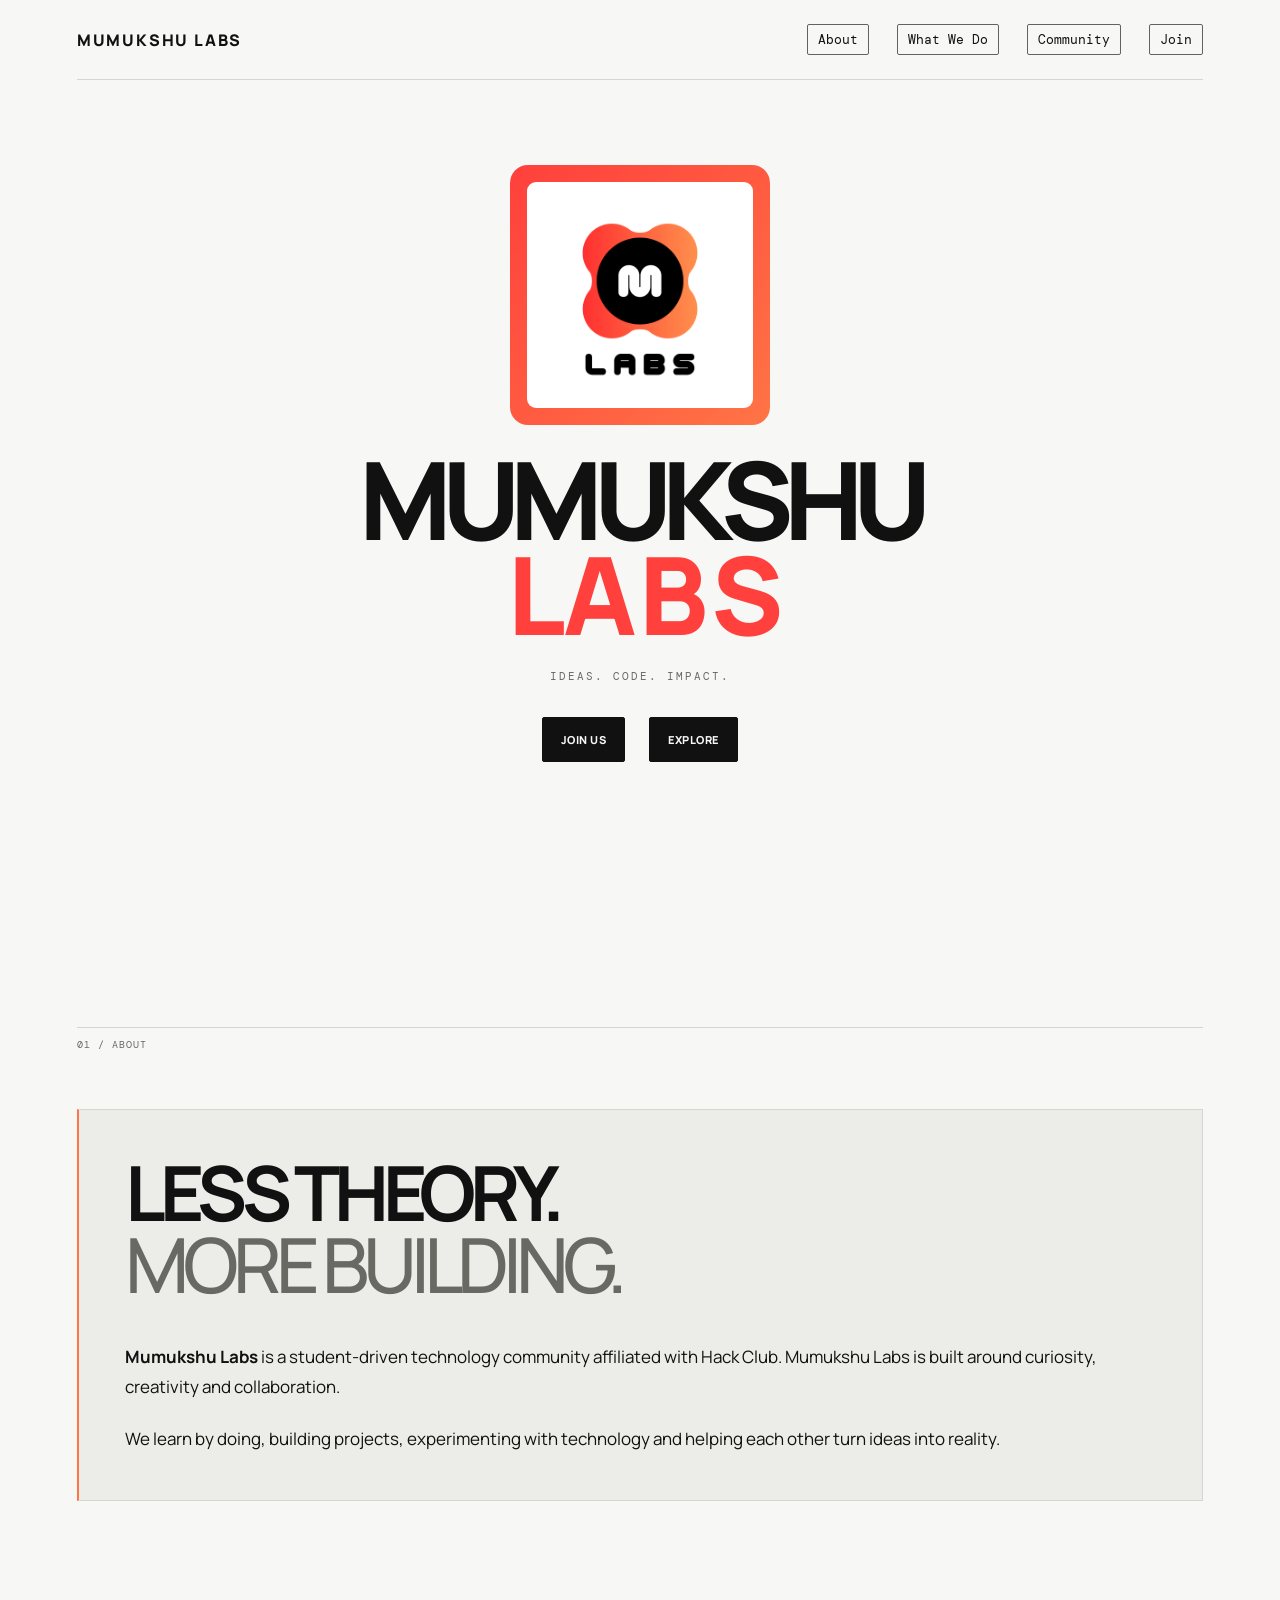
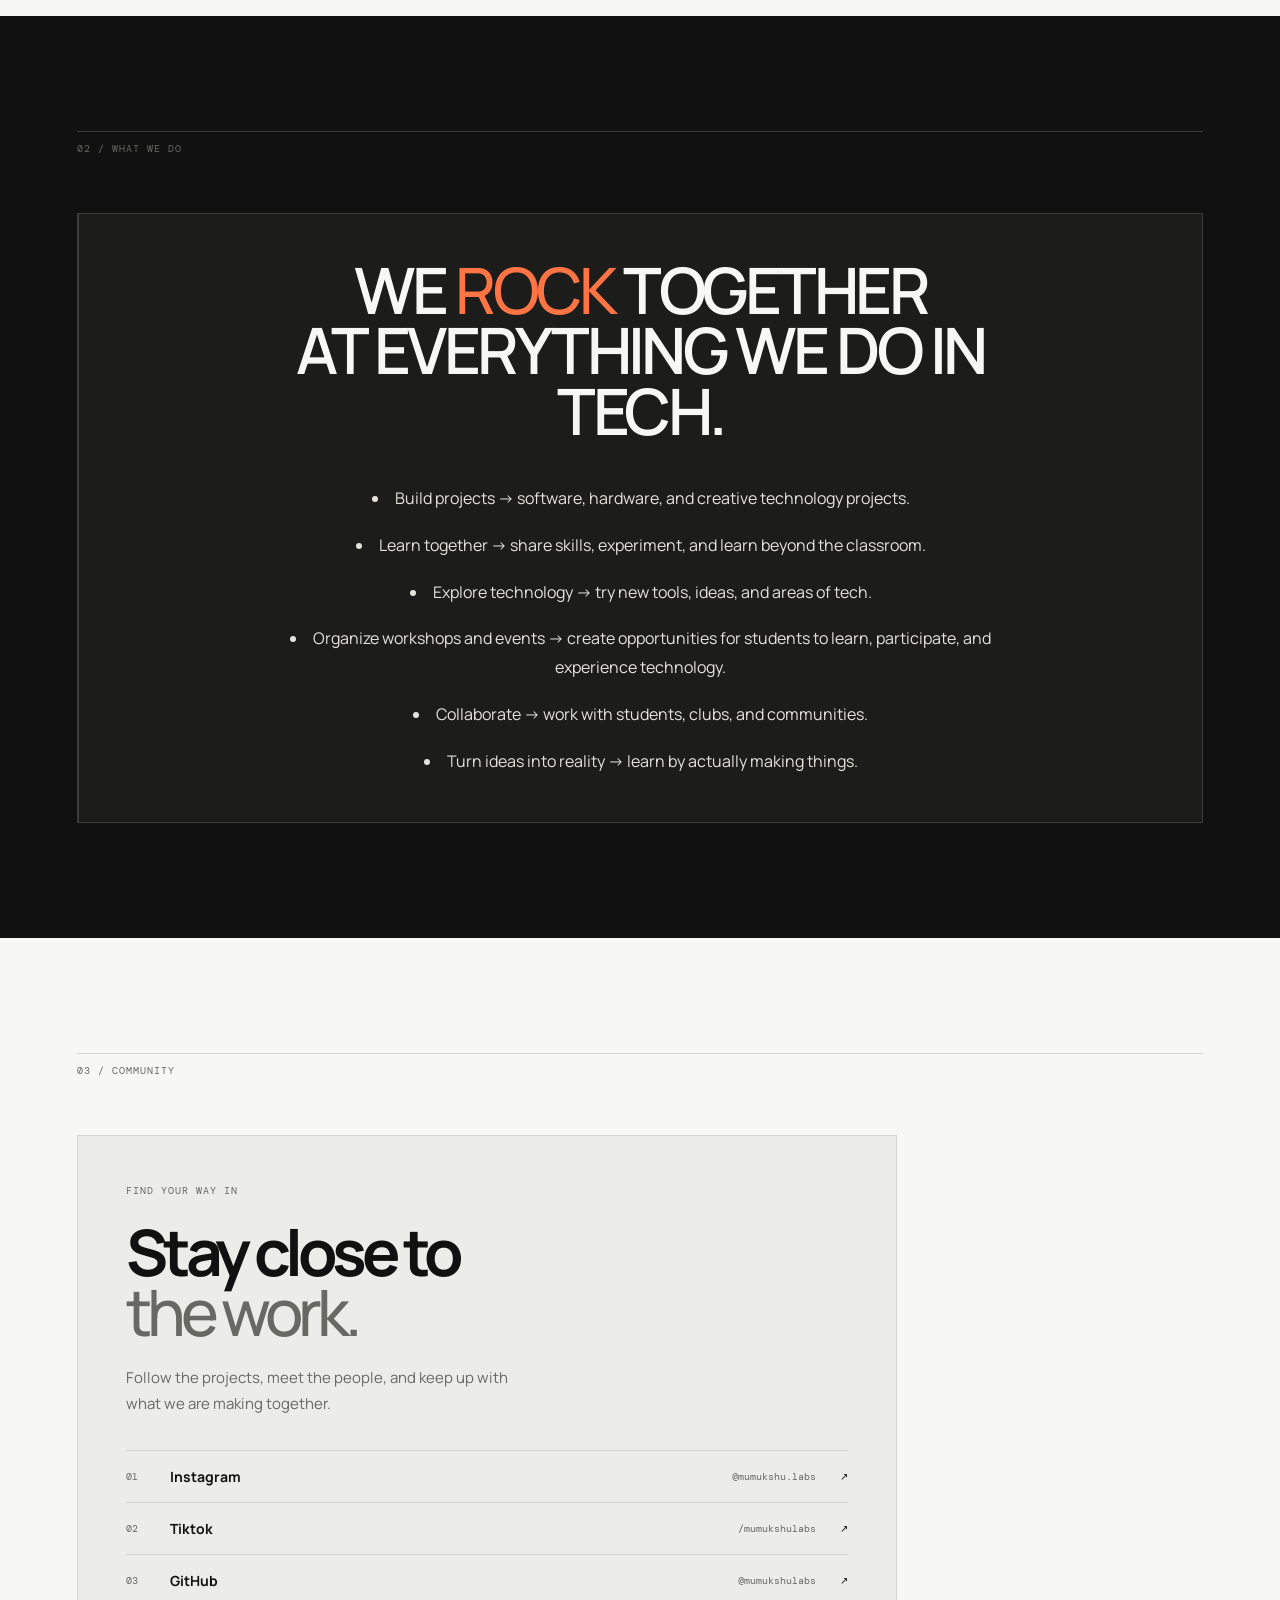
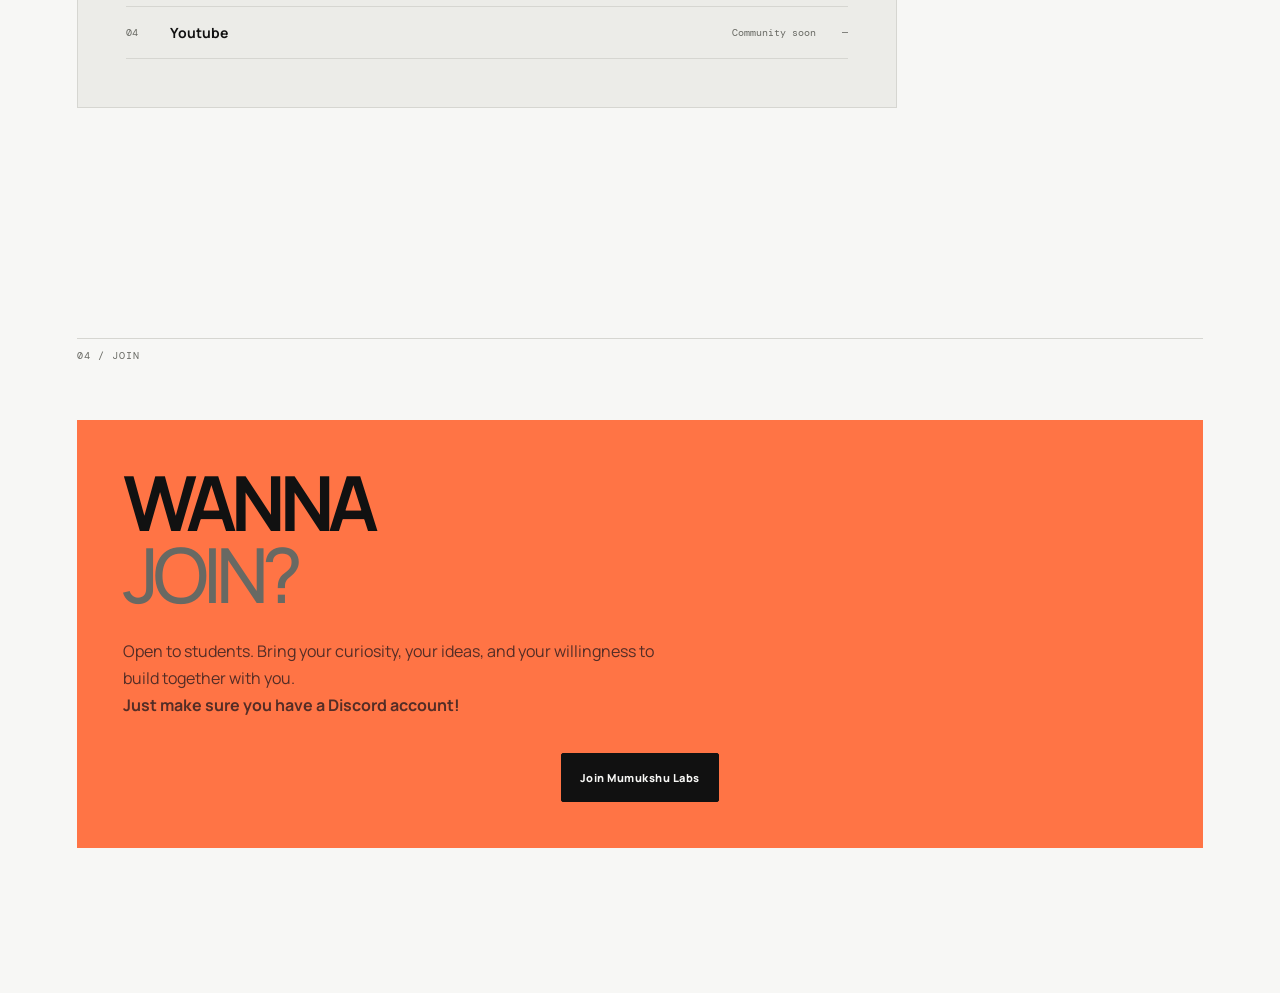
==== index.html @ cd7f6fdc "final stable v2" ====
<!DOCTYPE html>
<html lang="en">
<head>
  <meta charset="UTF-8">
  <meta name="viewport" content="width=device-width, initial-scale=1.0">
  <title>Mumukshu Labs</title>
  <link rel="icon" type="image/png" href="Mumukshu.png">

  <link rel="stylesheet" href="style.css">

</head>
<body>
  <nav class="site-navigation">

    <div class="site-brand">MUMUKSHU LABS</div>
    <div class="site-links">
      <a href="#introduction">About</a>
      <a href="#activities">What We Do</a>
      <a href="#social">Community</a>
      <a href="#signup">Join</a>
    </div>
  </nav>


  <header class="landing">


    <div class="landing-mark">
      <img src="Mumukshu.png" alt="Mumukshu Labs logo">
    </div>

    <h1>MUMUKSHU <span>L A B S</span></h1>
    <p class="landing-tagline">IDEAS. CODE. IMPACT.</p>


    <div class="action-row">
      <a href="#signup" class="action-primary">JOIN US</a>
      <a href="#introduction" class="action-primary">EXPLORE</a>

    </div>
  </header>
  </section>

  <section id="introduction" class="content-section">

    <div class="section-kicker">01 / ABOUT</div>
      <div class="content-panel">

        <h2>LESS THEORY.<br><strong>MORE BUILDING.</strong></h2>

          <p><strong>Mumukshu Labs</strong> is a student-driven technology
          community affiliated with Hack Club. Mumukshu Labs is built around curiosity, creativity and collaboration.</p>
          <p>We learn by doing, building projects, experimenting with
          technology and helping each other turn ideas into reality.</p>
      </div>
    </div>

  </section>

  <section id="activities" class="content-section activities-section">

    <div class="section-kicker">02 / WHAT WE DO</div>

    <div class="content-panel">

      <h2>WE <strong>ROCK</strong> TOGETHER<br>AT EVERYTHING WE DO IN TECH.</h2>
      <ul>
          <li>Build projects &#8594; software, hardware, and creative technology projects.</li>
          <li>Learn together &#8594; share skills, experiment, and learn beyond the classroom.</li>
          <li>Explore technology &#8594; try new tools, ideas, and areas of tech.</li>
          <li>Organize workshops and events &#8594; create opportunities for students to learn,
            participate, and experience technology.</li>
          <li>Collaborate &#8594; work with students, clubs, and communities.</li>
          <li>Turn ideas into reality &#8594; learn by actually making things.</li>
      </ul>

    </div>
  </section>


  <section id="social" class="content-section social-section">

    <div class="section-kicker">03 / COMMUNITY</div>

    <div class="social-panel">
      <div class="social-copy">
        <p class="social-label">FIND YOUR WAY IN</p>
        <h2>Stay close to<br><strong>the work.</strong></h2>
        <p class="social-description">Follow the projects, meet the people, and keep up with what we are making together.</p>

        <div class="platform-list">
          <a href="https://www.instagram.com/mumukshu.labs/" target="_blank" rel="noopener noreferrer" class="platform-card">
            <span class="platform-index">01</span>
            <span class="platform-name">Instagram</span>
            <span class="platform-handle">@mumukshu.labs</span>
            <span class="platform-arrow">↗</span>
          </a>
          <a href="https://www.tiktok.com/@mumukshulabs" target="_blank" rel="noopener noreferrer" class="platform-card">
            <span class="platform-index">02</span>
            <span class="platform-name">Tiktok</span>
            <span class="platform-handle">/mumukshulabs</span>
            <span class="platform-arrow">↗</span>
          </a>
          <a href="https://github.com/mumukshulabs" target="_blank" rel="noopener noreferrer" class="platform-card">
            <span class="platform-index">03</span>
            <span class="platform-name">GitHub</span>
            <span class="platform-handle">@mumukshulabs</span>
            <span class="platform-arrow">↗</span>
          </a>
          
          <div class="platform-card platform-muted">
            <span class="platform-index">04</span>
            <span class="platform-name">Youtube</span>
            <span class="platform-handle">Community soon</span>
            <span class="platform-arrow">—</span>
          </div>
        </div>
      </div>

    </div>
  </section>


  <section id="signup" class="content-section signup-section">
    <div class="section-kicker">04 / JOIN</div>
    <div class="content-panel signup-panel">
    <h2>WANNA<br><strong>JOIN?</strong></h2>

      <p class="signup-copy">
        Open to students. Bring your curiosity, your ideas,
        and your willingness to build together with you.<br><b>Just make sure you have a Discord account!</b>
      </p>

      <div class = "action-row">


        <a href = "https://discord.gg/P5GvdHJGg3" target="_blank" rel="noopener" class="action-primary" >Join Mumukshu Labs</a>


      </div>

    </div>
  </section>

</body>
</html>
---- style.css ----
@import url("https://fonts.googleapis.com/css2?family=DM+Mono:wght@400;500&family=Manrope:wght@400;500;600;700;800&display=swap");

:root {
  --black: #111;
  --white: #f7f7f5;
  --gray: #686963;
  --line: #d6d6d1;
  --orange: #ff7445;
  --red: #ff403c;
}

* {
  box-sizing: border-box;
  margin: 0;
  padding: 0;
}

html {
  scroll-behavior: smooth;
}

body {
  overflow-x: hidden;
  color: var(--black);
  background: var(--white);
  font-family: "Manrope", sans-serif;
}

a {
  color: inherit;
}

.site-navigation {
  width: min(1160px, 88%);
  margin: 0 auto;
  padding: 24px 0;
  display: flex;
  align-items: center;
  justify-content: space-between;
  border-bottom: 1px solid var(--line);
}

.site-brand {
  color: var(--black);
  font-size: 16px;
  font-weight: 800;
  letter-spacing: 1.8px;
}

.site-links {
  display: flex;
  gap: 28px;
}

.site-links a,
.section-kicker,
footer {
  font-family: "DM Mono", monospace;
}

.site-links a {
  color: var(--black);
  font-size: 13px;
  background: var(--white);
  border: 1px solid rgb(99, 98, 98);
  border-radius: 2px;
  padding: 6px 10px;
  text-decoration: none;
  transition: all 0.3s ease-in-out;
}

.site-links a:hover {
  transform: scale(1.08);
  color: var(--white);
  background-color: var(--black);

}

.landing {
  width: min(1160px, 88%);
  min-height: 680px;
  margin: 0 auto;
  padding: 85px 0 130px;
  padding-bottom: 150px;
  display: flex;
  flex-direction: column;
  align-items: center;
  justify-content: center;
  text-align: center;
}

.landing-mark {
  width: min(260px, 52vw);
  height: auto;
  aspect-ratio: 1;
  margin-bottom: 30px;
  padding: 1.5%;
  display: grid;
  place-items: center;
  background: linear-gradient(135deg, var(--red) 0%, var(--orange) 100%);
  border-radius: 18px;
  overflow: hidden;
}

.landing-mark img {
  display: block;
  width: 100%;
  height: 100%;
  object-fit: contain;
  border-radius: 9px;
}

.landing h1 {
  margin-top: -4px;
  font-size: clamp(52px, 9vw, 108px);
  line-height: .88;
  letter-spacing: -.09em;
  font-weight: 800;
}

.landing h1 span {
  display: block;
  color: var(--red);
}

.landing-tagline {
  margin-top: 28px;
  color: var(--gray);
  font: 11px "DM Mono", monospace;
  letter-spacing: 2px;
}

.action-row {
  display: flex;
  align-items: center;
  justify-content: center;
  gap: 24px;
  margin-top: 34px;
}

.action-primary {
  display: inline-flex;
  align-items: center;
  justify-content: center;
  padding: 14px 18px;
  text-decoration: none;
  font-size: 11px;
  font-weight: 800;
  letter-spacing: .5px;
  border: 1px solid var(--black);
  border-radius: 2px;
  color: var(--white);
  background: var(--black);
  transition: all 0.3s ease-in-out;
}


.action-primary:hover {
  background: var(--white);
  color: var(--black);

}

.content-section {
  width: min(1160px, 88%);
  margin: 0 auto;
  padding: 115px 0;
}

.section-kicker {
  padding-top: 10px;
  border-top: 1px solid var(--line);
  color: var(--gray);
  font-size: 10px;
  letter-spacing: 1px;
}

.content-section h2 {
  margin-bottom: 42px;
  font-size: clamp(43px, 6vw, 76px);
  line-height: .95;
  letter-spacing: -.08em;
}

.content-section h2 strong {
  color: var(--gray);
  font-weight: 500;
}

.content-panel {
  margin-top: 58px;
  padding: 46px;
  border: 1px solid var(--line);

  background: #ecece8;
}

.content-panel {
  border-left: 2px solid var(--orange);
  font-size: 17px;
  line-height: 1.75;
}

.content-panel p + p {
  margin-top: 22px;
}

.activities-section {
  width: 100%;
  padding-right: 6%;
  padding-left: 6%;
  color: var(--white);
  background: var(--black);
}

.activities-section .section-kicker {
  border-color: #3c3c3a ;
}

.activities-section .content-panel {
  border-color: #3c3c3a;
  background: #1c1c1b;
}

.activities-section h2 {
  max-width: 700px;
  margin-right: auto;
  margin-left: auto;
  font-size: clamp(38px, 5vw, 64px);
  letter-spacing: -.055em;
  font-weight: 600;
  text-align: center;
}

.activities-section h2 strong {
  color: var(--orange);
}

.activities-section p {
  max-width: 720px;
  margin-inline: auto;
  color: #e5e3dc;
  font-size: 16px;
  line-height: 1.8;
  text-align: center;
}

.activities-section ul {
  max-width: 720px;
  margin-inline: auto;
  padding: 0;
  color: #e5e3dc;
  font-size: 16px;
  line-height: 1.8;
  list-style-position: inside;
  text-align: center;
}

.activities-section li + li {
  margin-top: 18px;
}

.social-panel {
  max-width: 820px;
  margin-top: 58px;
  padding: 48px;
  border: 1px solid var(--line);
  background: #ecece8;
  color: var(--black);
}

.social-panel h2 {
  margin-bottom: 22px;
  font-size: clamp(40px, 5vw, 64px);
}

.social-label {
  margin-bottom: 25px;
  color: var(--gray);
  font: 10px "DM Mono", monospace;
  letter-spacing: 1px;
}

.social-description {
  max-width: 390px;
  margin-bottom: 34px;
  color: var(--gray);
  font-size: 15px;
  line-height: 1.7;
}

.platform-list {
  border-top: 1px solid var(--line);
}

.platform-card {
  display: grid;
  grid-template-columns: 32px 1fr auto 20px;
  gap: 12px;
  align-items: center;
  padding: 16px 0;
  border-bottom: 1px solid var(--line);
  color: var(--black);
  text-decoration: none;
}

.platform-card:hover {
  color: var(--red);
}

.platform-index,
.platform-handle,
.platform-arrow {
  font: 10px "DM Mono", monospace;
}

.platform-index,
.platform-handle {
  color: var(--gray);
}

.platform-name {
  font-size: 14px;
  font-weight: 700;
}

.platform-arrow {
  text-align: right;
}

.platform-muted {
  color: var(--gray);
}

.platform-muted .platform-name {
  color: var(--black);
}

.signup-section {
  padding-bottom: 145px;
}

.signup-panel {
  border: 0;
  background: var(--orange);
}

.signup-copy {
  max-width: 540px;
  margin-top: -15px;
  margin-bottom: 30px;
  color: #542d26;
  font-size: 16px;
  line-height: 1.7;
}

footer {
  display: flex;
  justify-content: space-between;
  gap: 20px;
  padding: 24px 6%;
  border-top: 1px solid var(--line);
  color: var(--gray);
  font-size: 10px;
  letter-spacing: .8px;
}

@media (max-width: 700px) {
  .site-navigation {
    width: 88%;
  }

  .site-links {
    display: none;
  }

  .landing {
    min-height: 0;
    padding: 90px 0 90px;
  }

  .landing-mark {
    width: min(220px, 62vw);
    margin-bottom: 24px;
    padding: 1.5%;
    border-radius: 14px;
  }

  .landing h1 {
    font-size: clamp(50px, 14vw, 72px);
  }

  .content-section,
  .activities-section {
    padding-top: 80px;
    padding-bottom: 80px;
  }

  .content-section h2 {
    font-size: clamp(42px, 12vw, 62px);
  }

  .content-panel {
    margin-top: 42px;
    padding: 30px;
  }

  .social-panel {
    max-width: none;
  }

  footer {
    justify-content: center;
    flex-wrap: wrap;
    text-align: center;
  }
}

@media (max-width: 420px) {
  .action-row {
    align-items: stretch;
    flex-direction: column;
    gap: 20px;
    width: min(260px, 100%);
  }
}
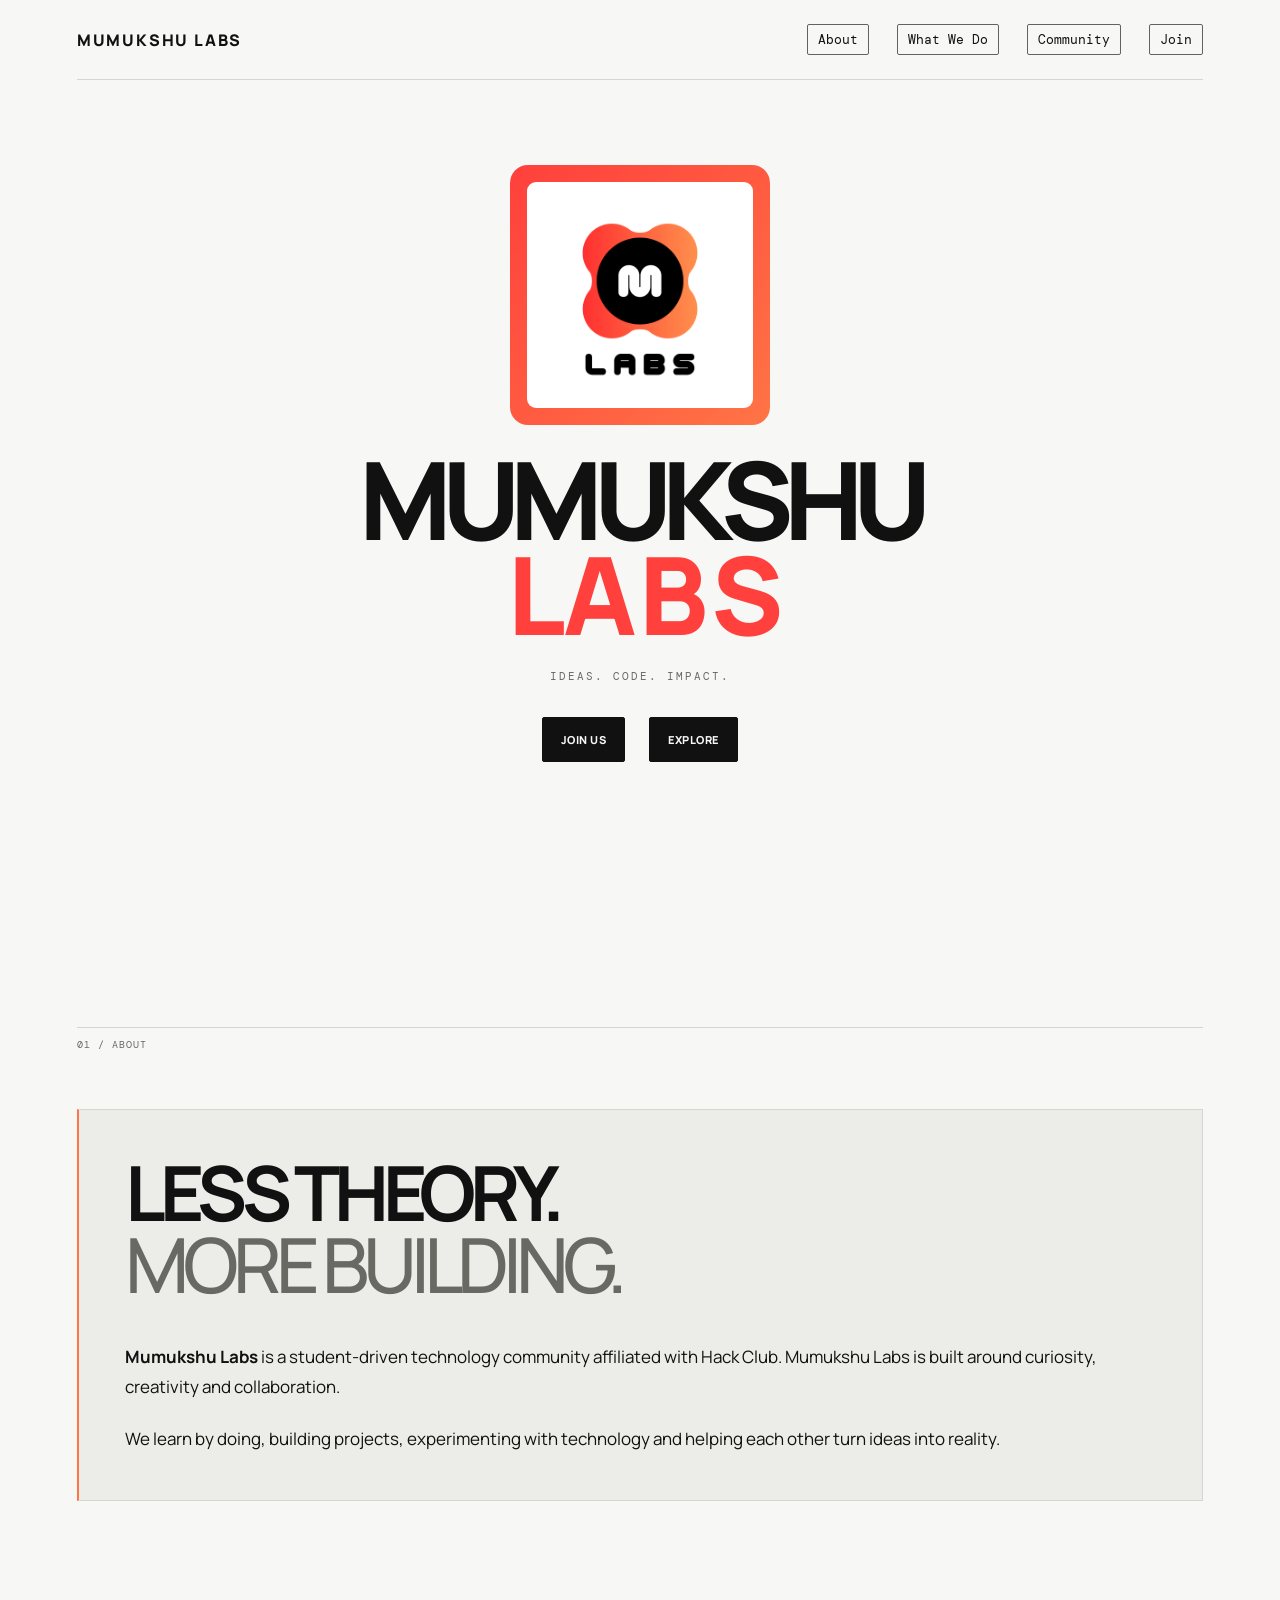
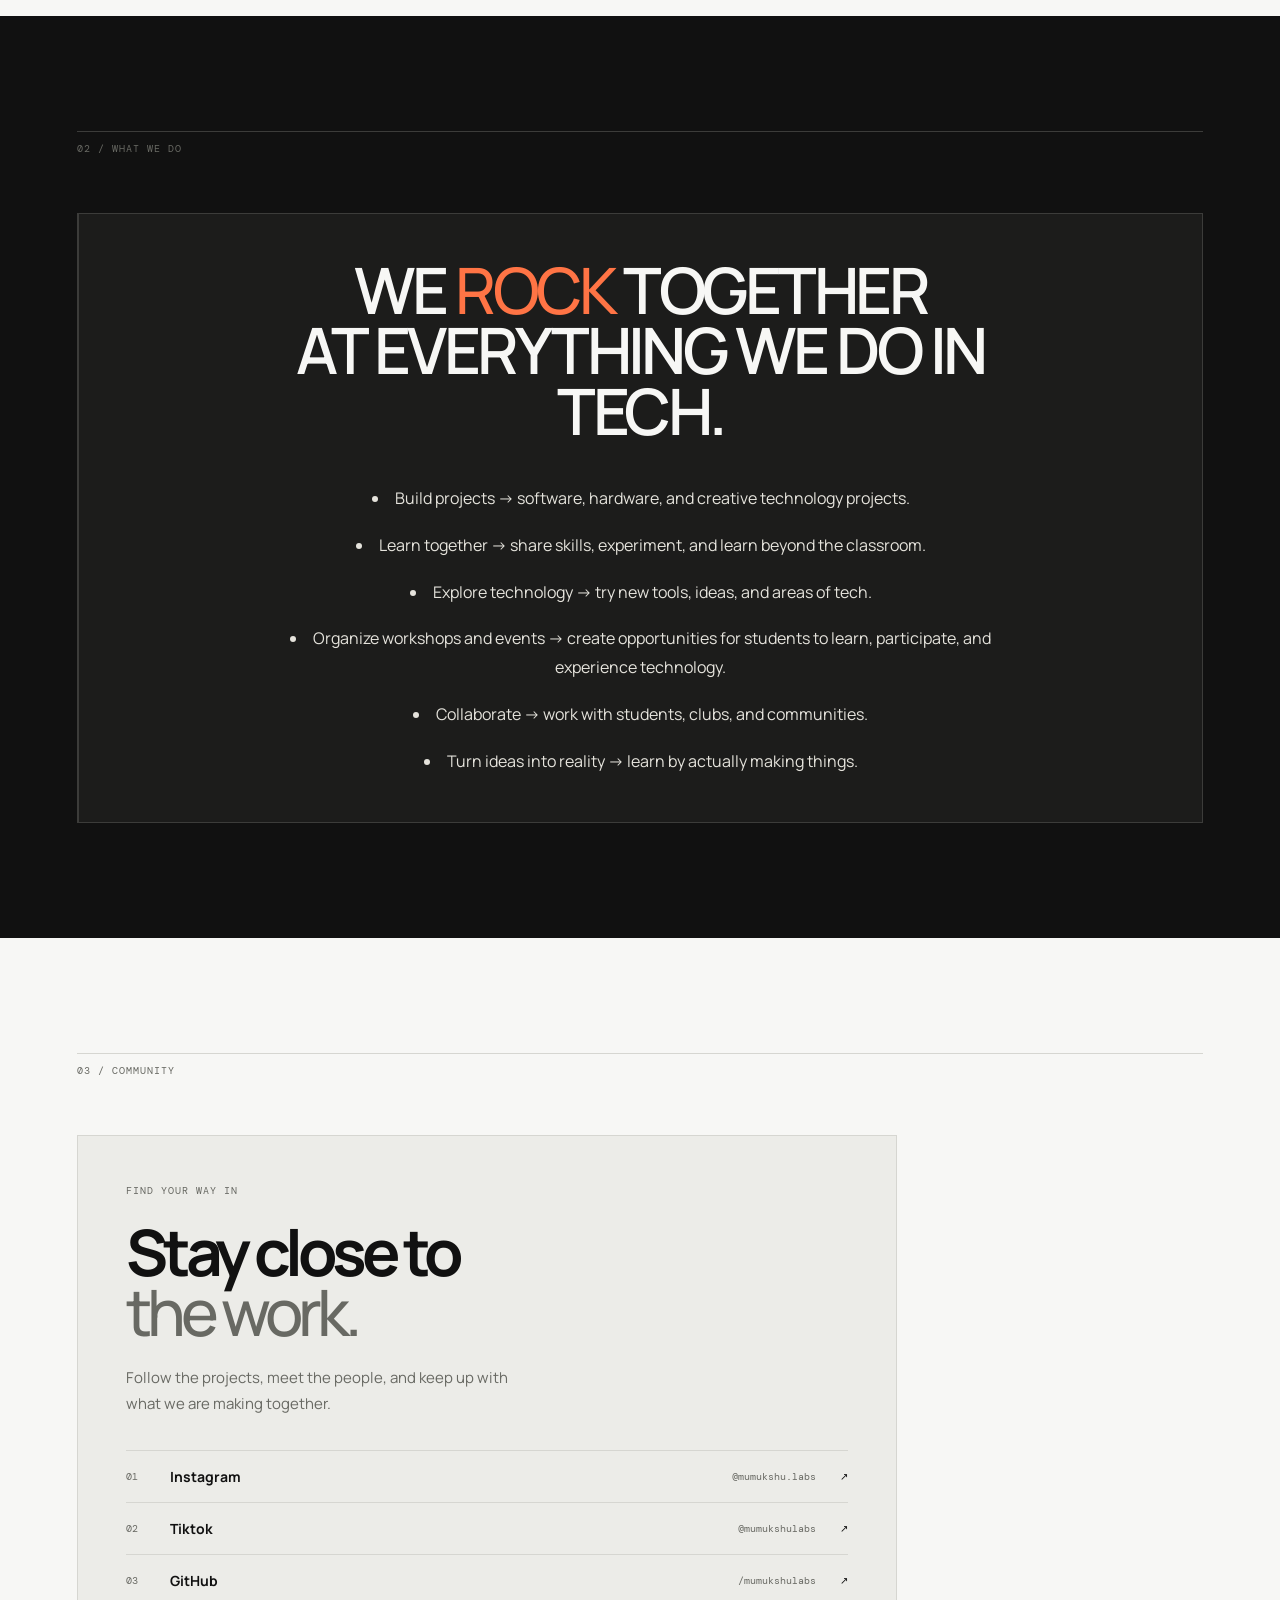
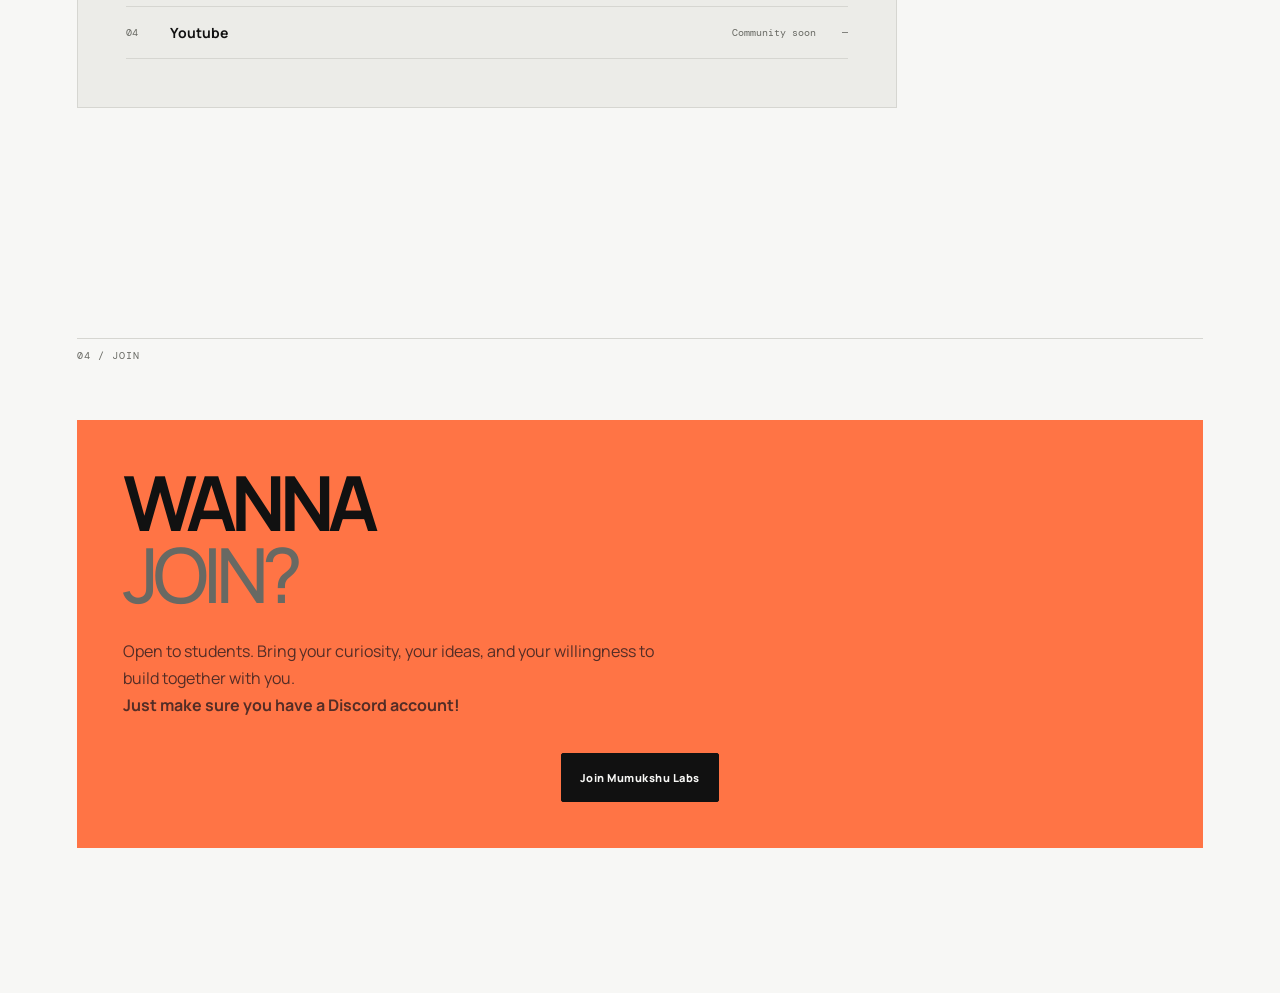
==== commit 34fc8f3b: "final stable v2.1" ====
--- a/index.html
+++ b/index.html
@@ -98,13 +98,13 @@
           <a href="https://www.tiktok.com/@mumukshulabs" target="_blank" rel="noopener noreferrer" class="platform-card">
             <span class="platform-index">02</span>
             <span class="platform-name">Tiktok</span>
-            <span class="platform-handle">/mumukshulabs</span>
+            <span class="platform-handle">@mumukshulabs</span>
             <span class="platform-arrow">↗</span>
           </a>
           <a href="https://github.com/mumukshulabs" target="_blank" rel="noopener noreferrer" class="platform-card">
             <span class="platform-index">03</span>
             <span class="platform-name">GitHub</span>
-            <span class="platform-handle">@mumukshulabs</span>
+            <span class="platform-handle">/mumukshulabs</span>
             <span class="platform-arrow">↗</span>
           </a>
           
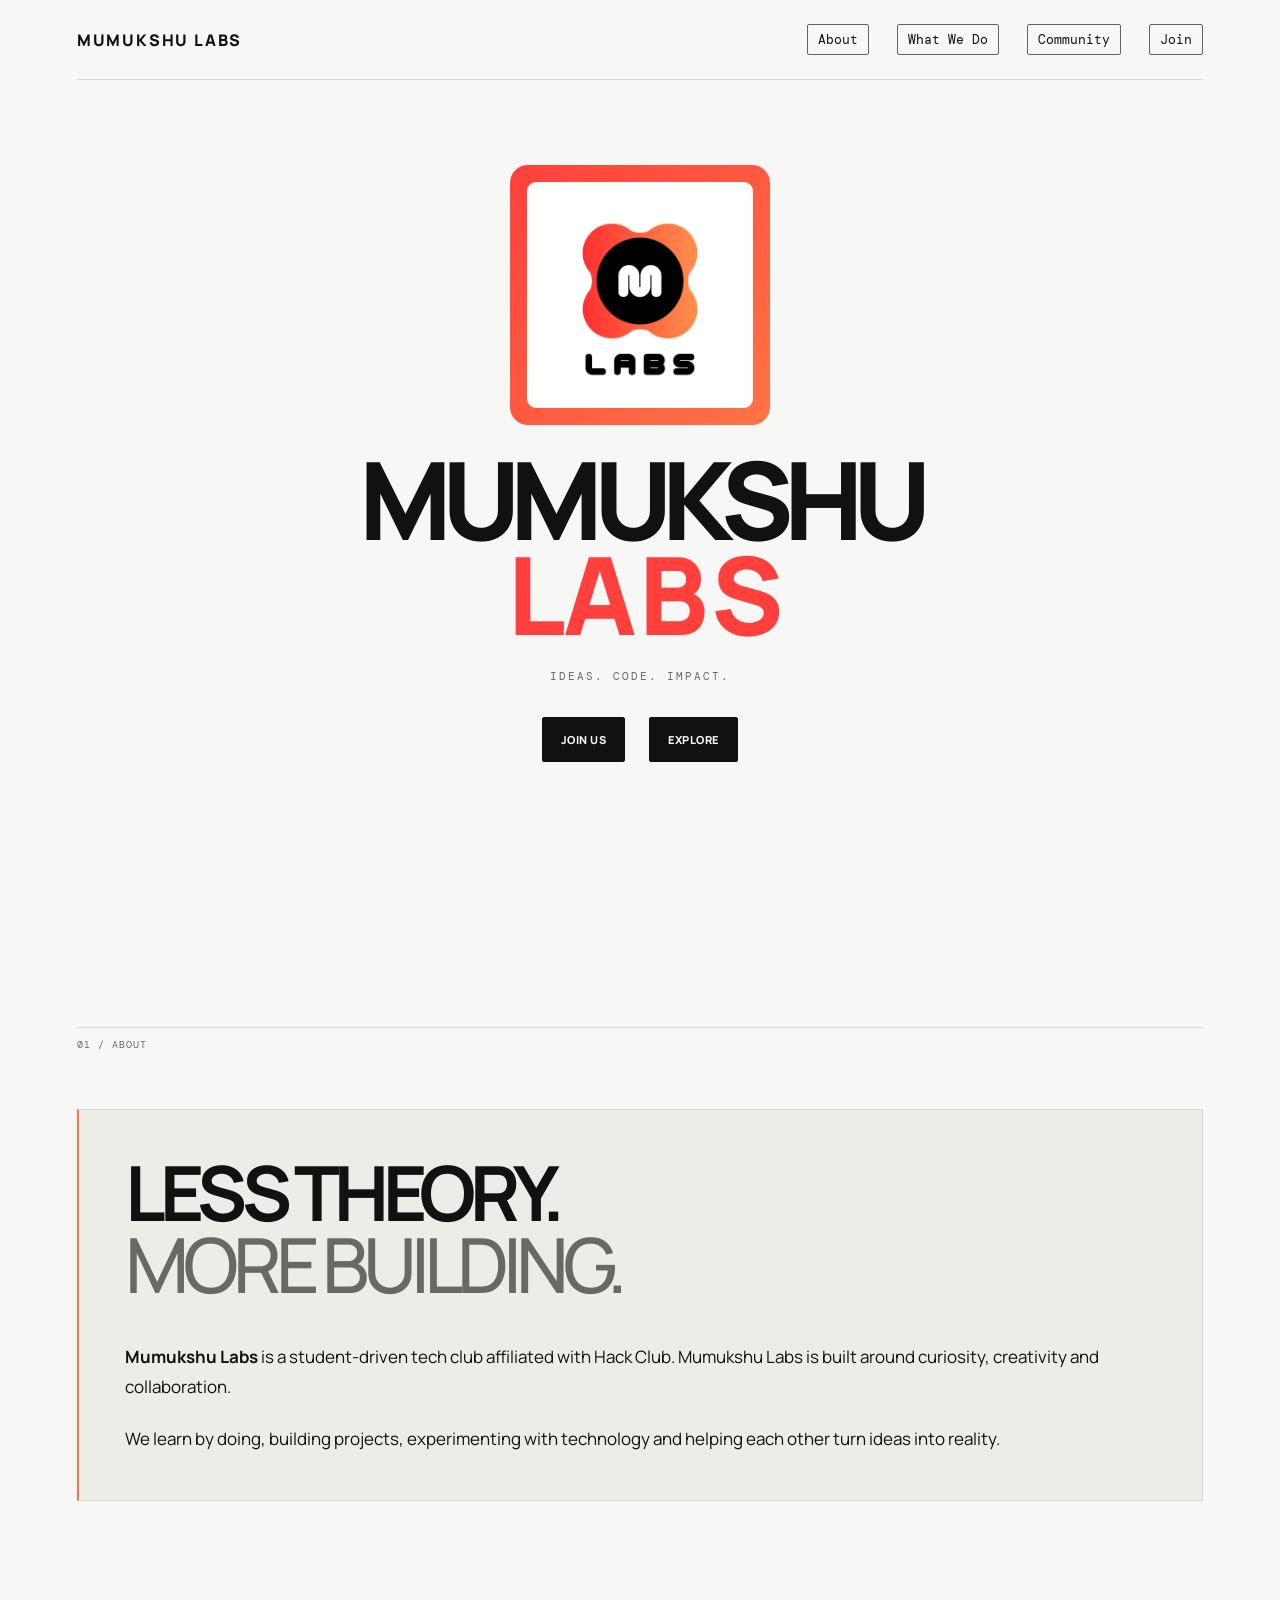
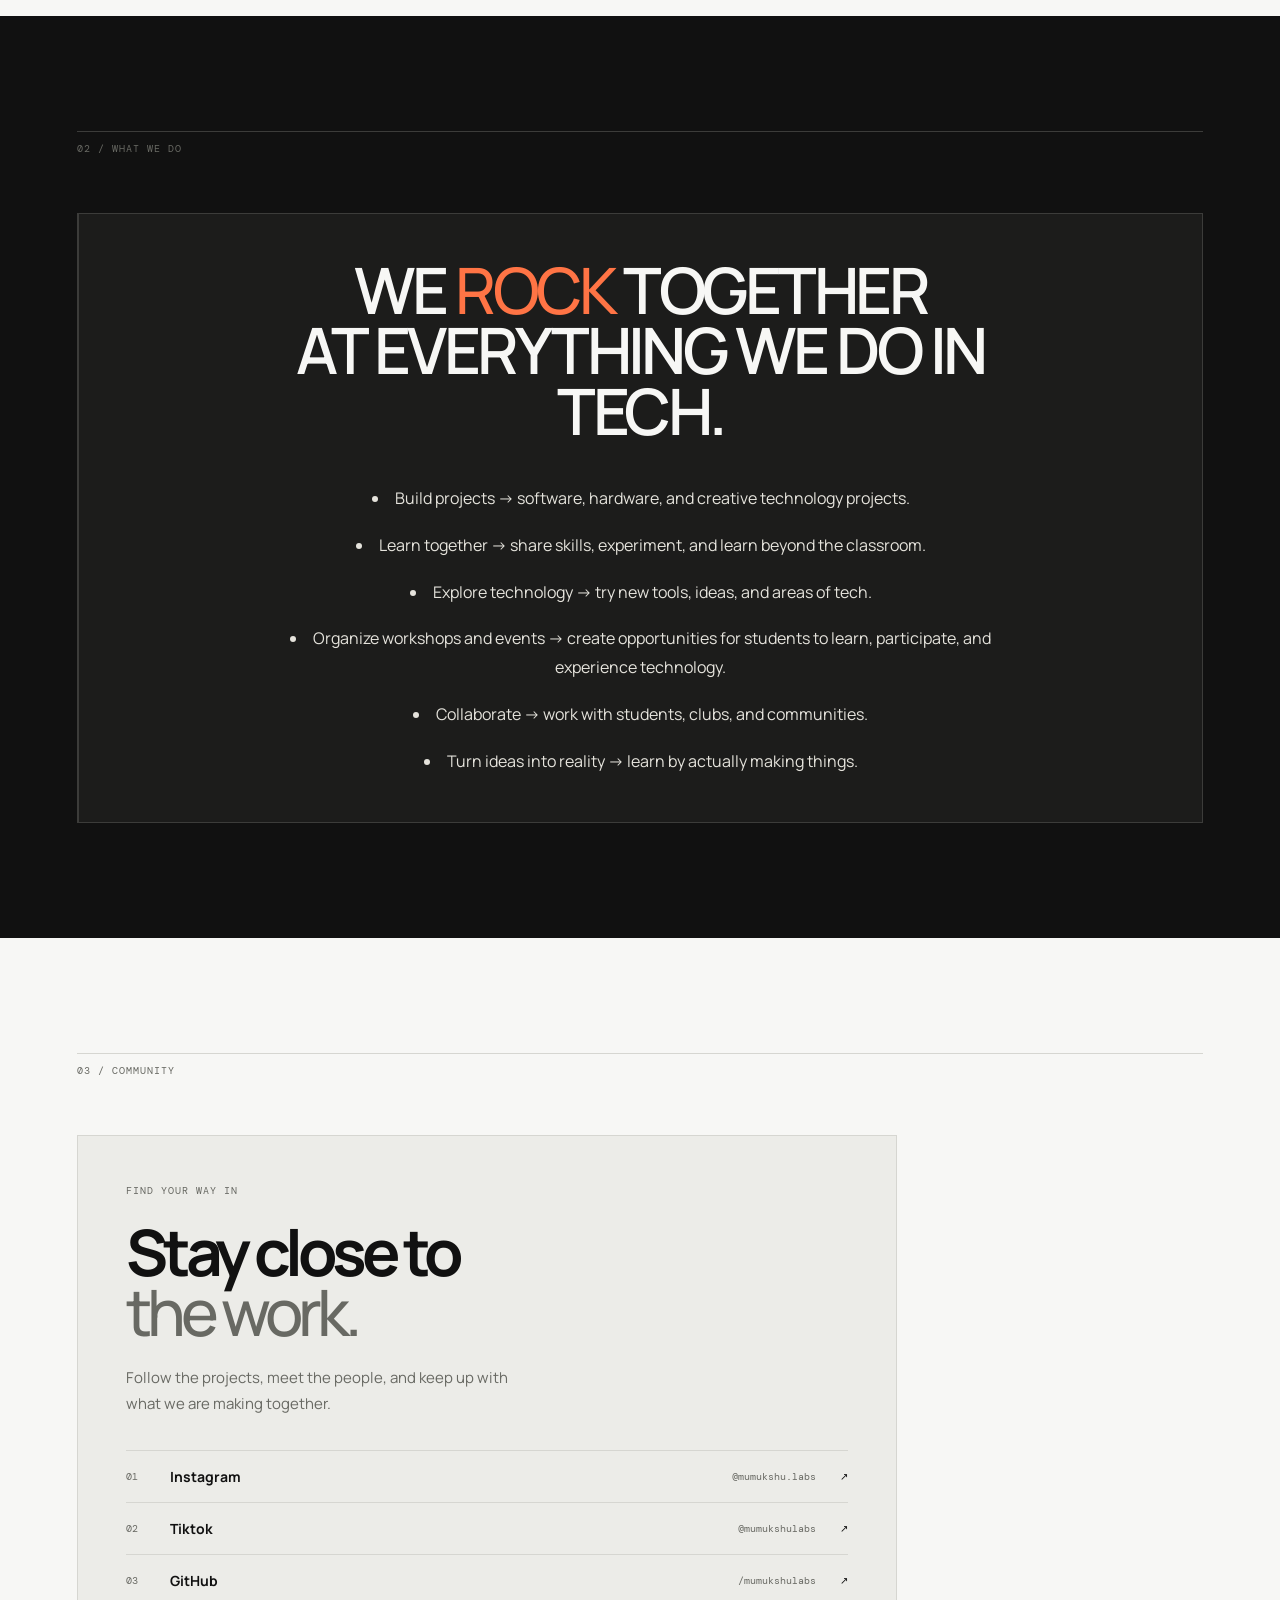
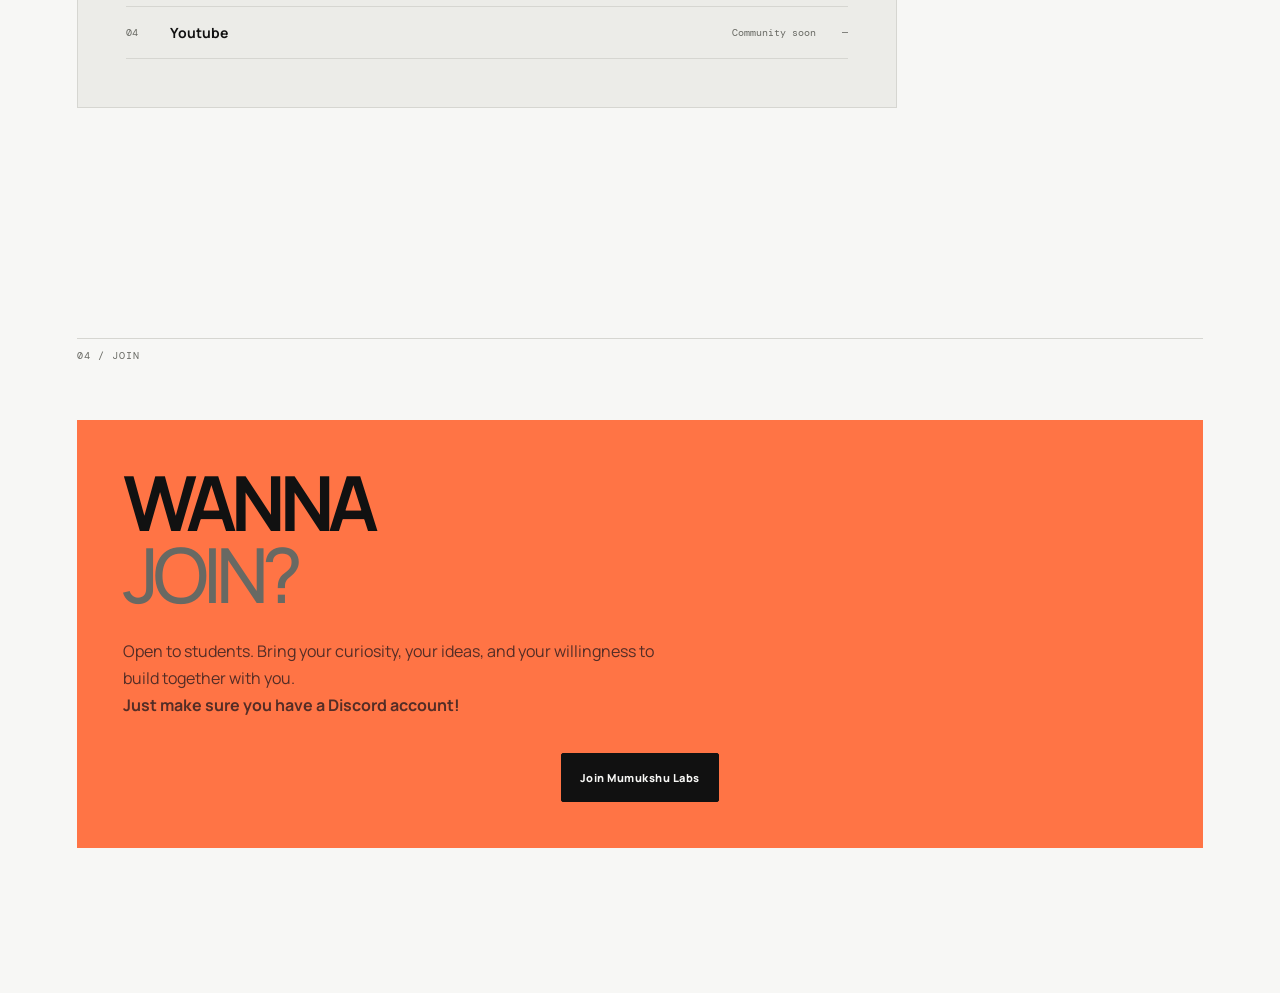
==== commit 5a5bc8e6: "google search console optimization" ====
--- a/index.html
+++ b/index.html
@@ -7,6 +7,7 @@
   <link rel="icon" type="image/png" href="Mumukshu.png">
 
   <link rel="stylesheet" href="style.css">
+  <meta name="description" content="Mumukshu Labs is a student-driven tech club affiliated with Hack Club. Mumukshu Labs is built around curiosity, creativity and collaboration.">
 
 </head>
 <body>
@@ -48,8 +49,8 @@
 
         <h2>LESS THEORY.<br><strong>MORE BUILDING.</strong></h2>
 
-          <p><strong>Mumukshu Labs</strong> is a student-driven technology
-          community affiliated with Hack Club. Mumukshu Labs is built around curiosity, creativity and collaboration.</p>
+          <p><strong>Mumukshu Labs</strong> is a student-driven tech
+          club affiliated with Hack Club. Mumukshu Labs is built around curiosity, creativity and collaboration.</p>
           <p>We learn by doing, building projects, experimenting with
           technology and helping each other turn ideas into reality.</p>
       </div>
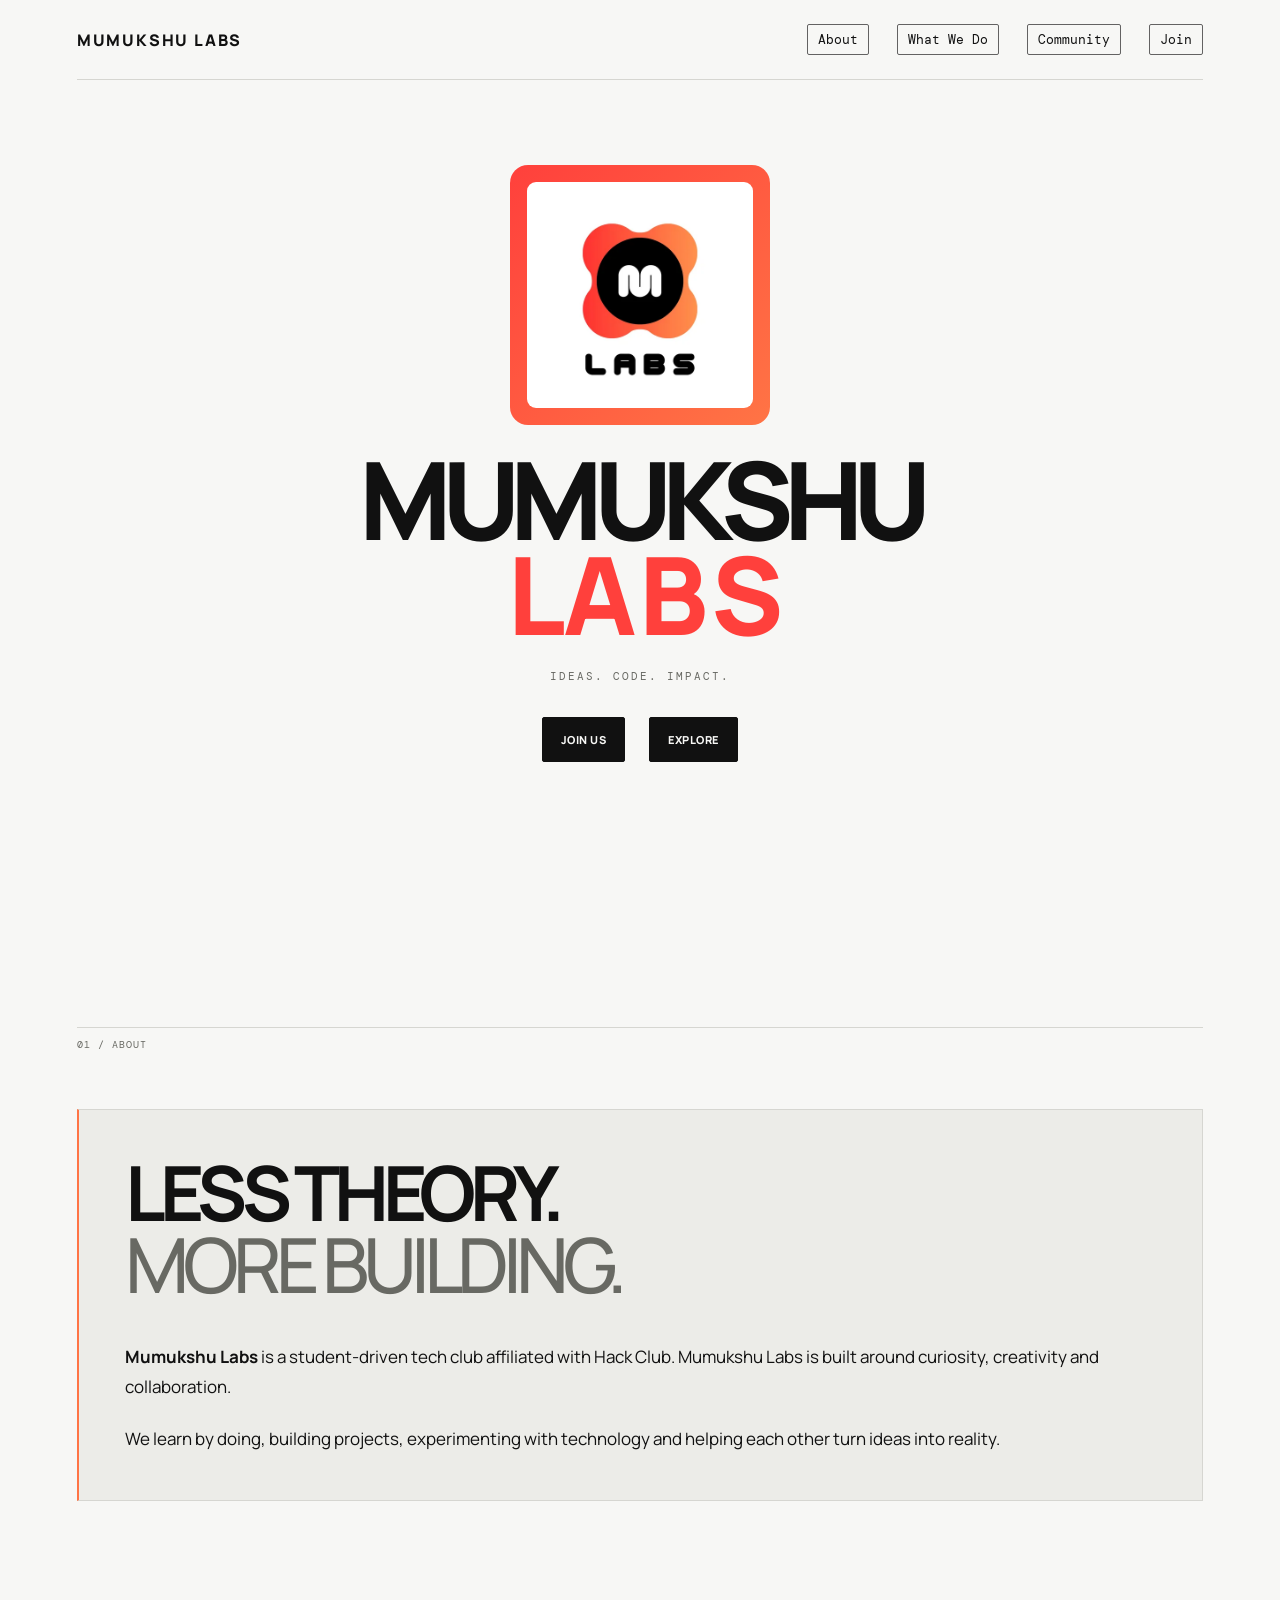
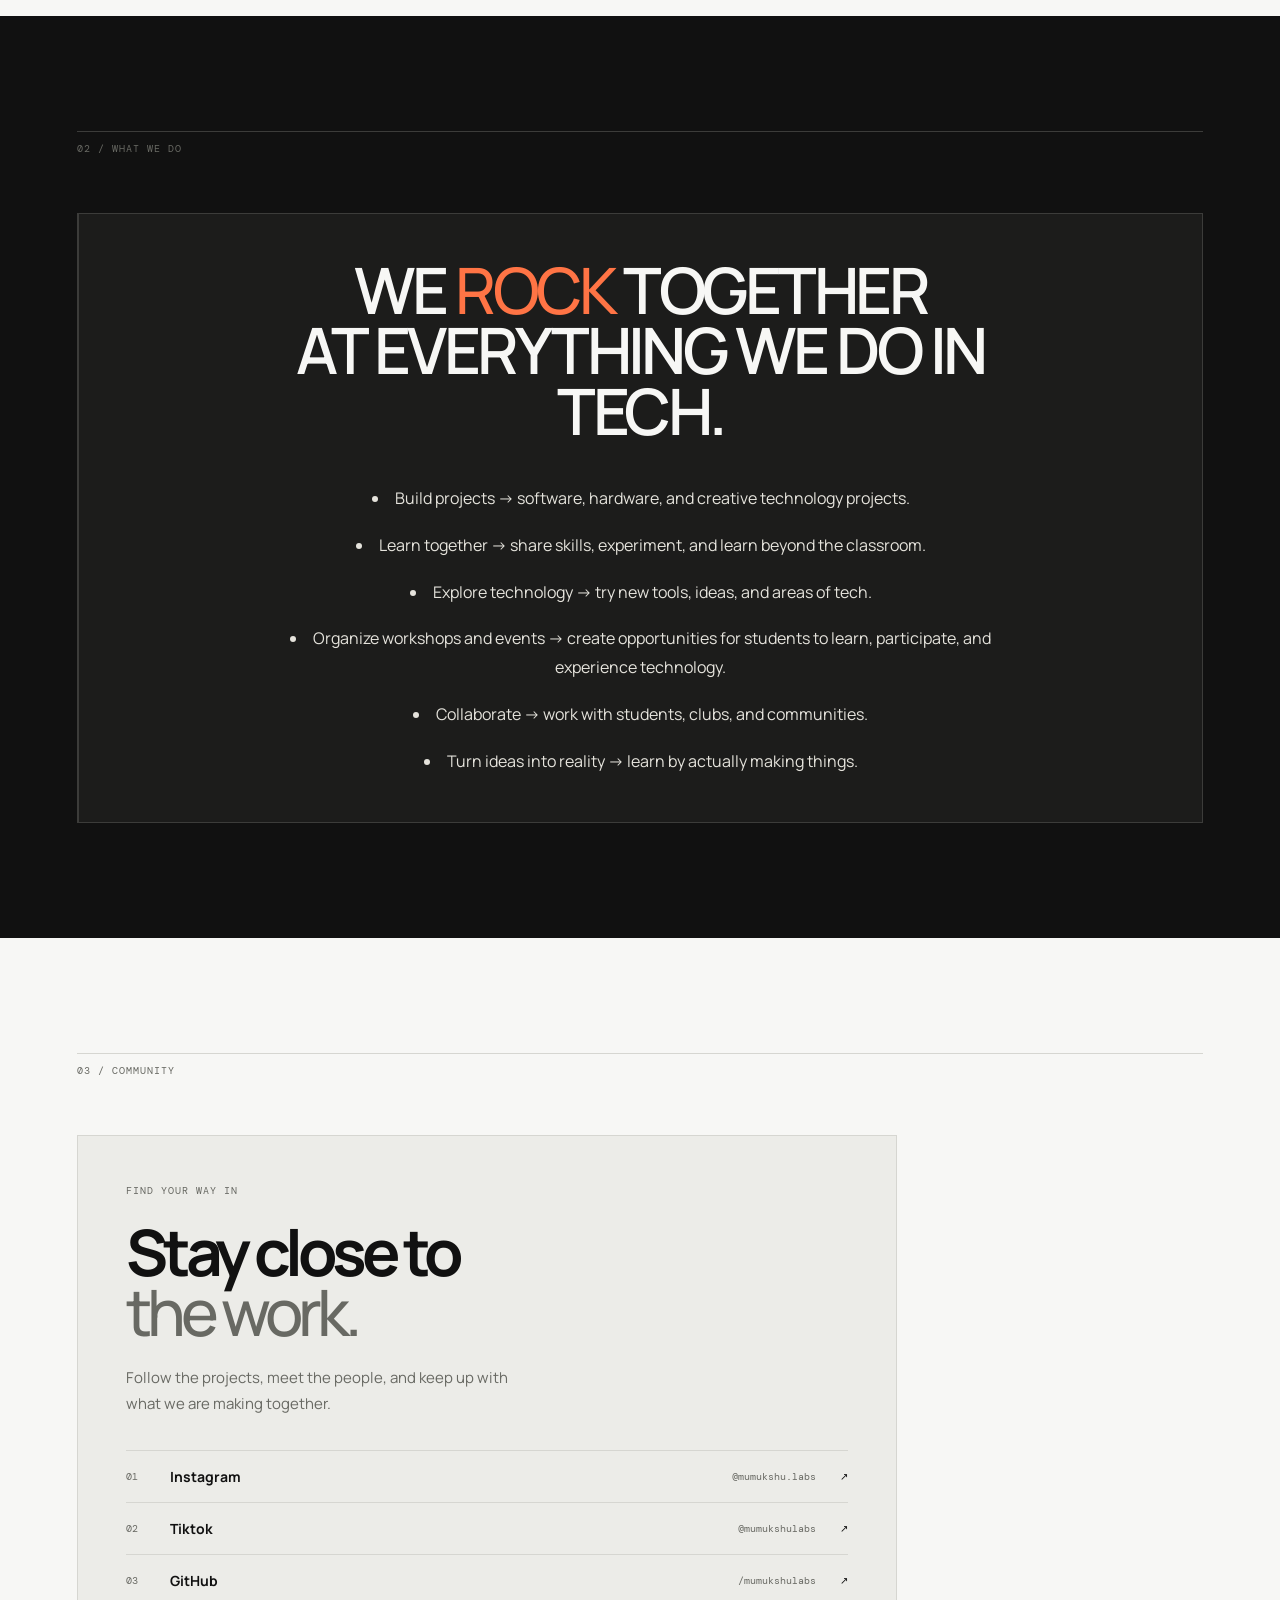
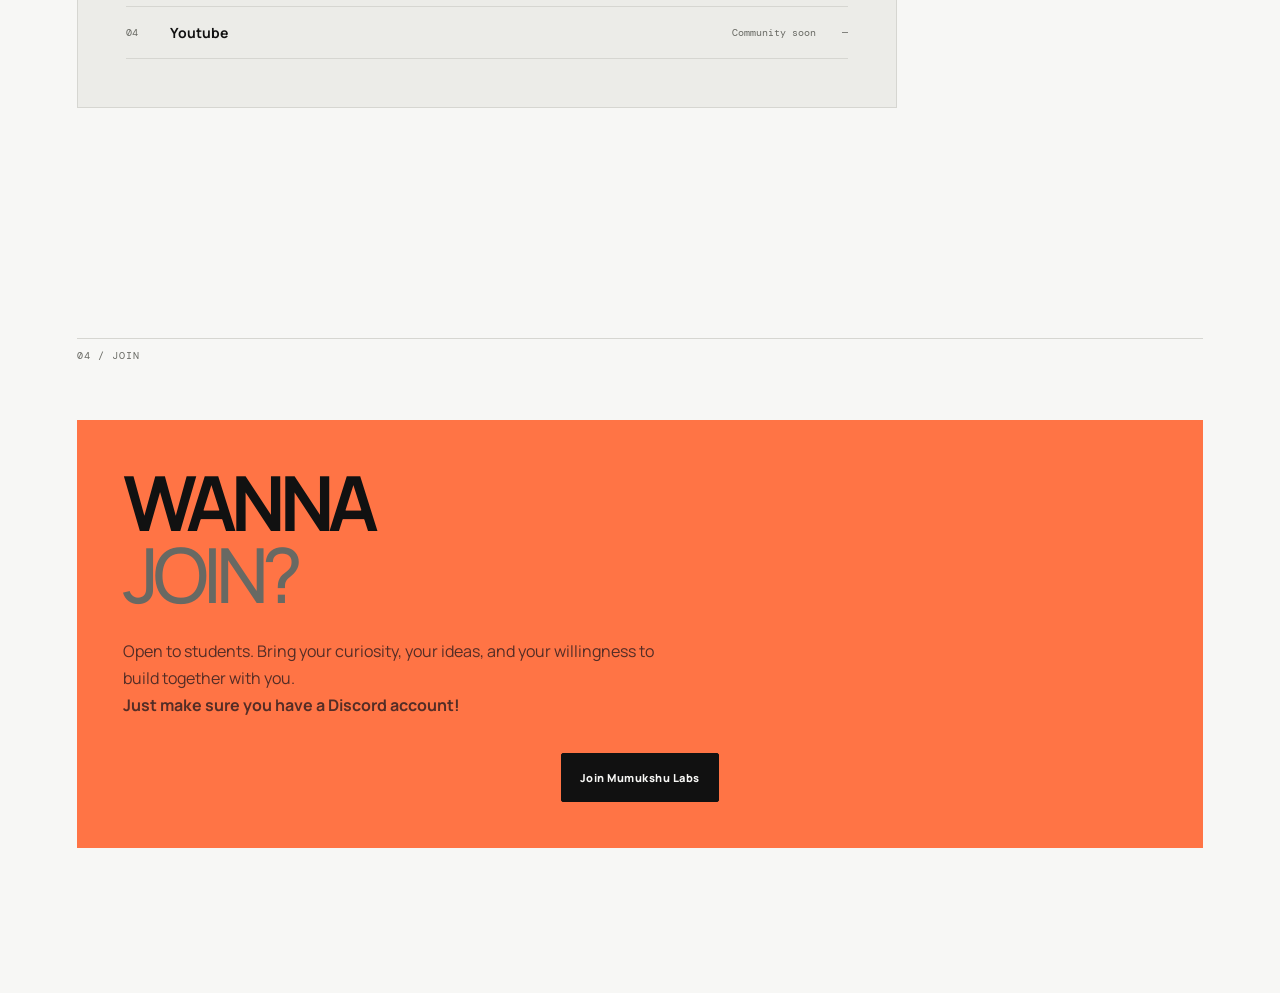
==== commit 32d96f1a: "google search console optimization" ====
--- a/index.html
+++ b/index.html
@@ -27,7 +27,10 @@
 
 
     <div class="landing-mark">
-      <img src="Mumukshu.png" alt="Mumukshu Labs logo">
+      <picture>
+        <source srcset="Mumukshu.webp" type="image/webp">
+        <img src="Mumukshu.png" alt="Mumukshu Labs logo" width="512" height="512" fetchpriority="high">
+      </picture>
     </div>
 
     <h1>MUMUKSHU <span>L A B S</span></h1>
--- a/style.css
+++ b/style.css
@@ -100,6 +100,12 @@
   background: linear-gradient(135deg, var(--red) 0%, var(--orange) 100%);
   border-radius: 18px;
   overflow: hidden;
+}
+
+.landing-mark picture {
+  display: block;
+  width: 100%;
+  height: 100%;
 }
 
 .landing-mark img {
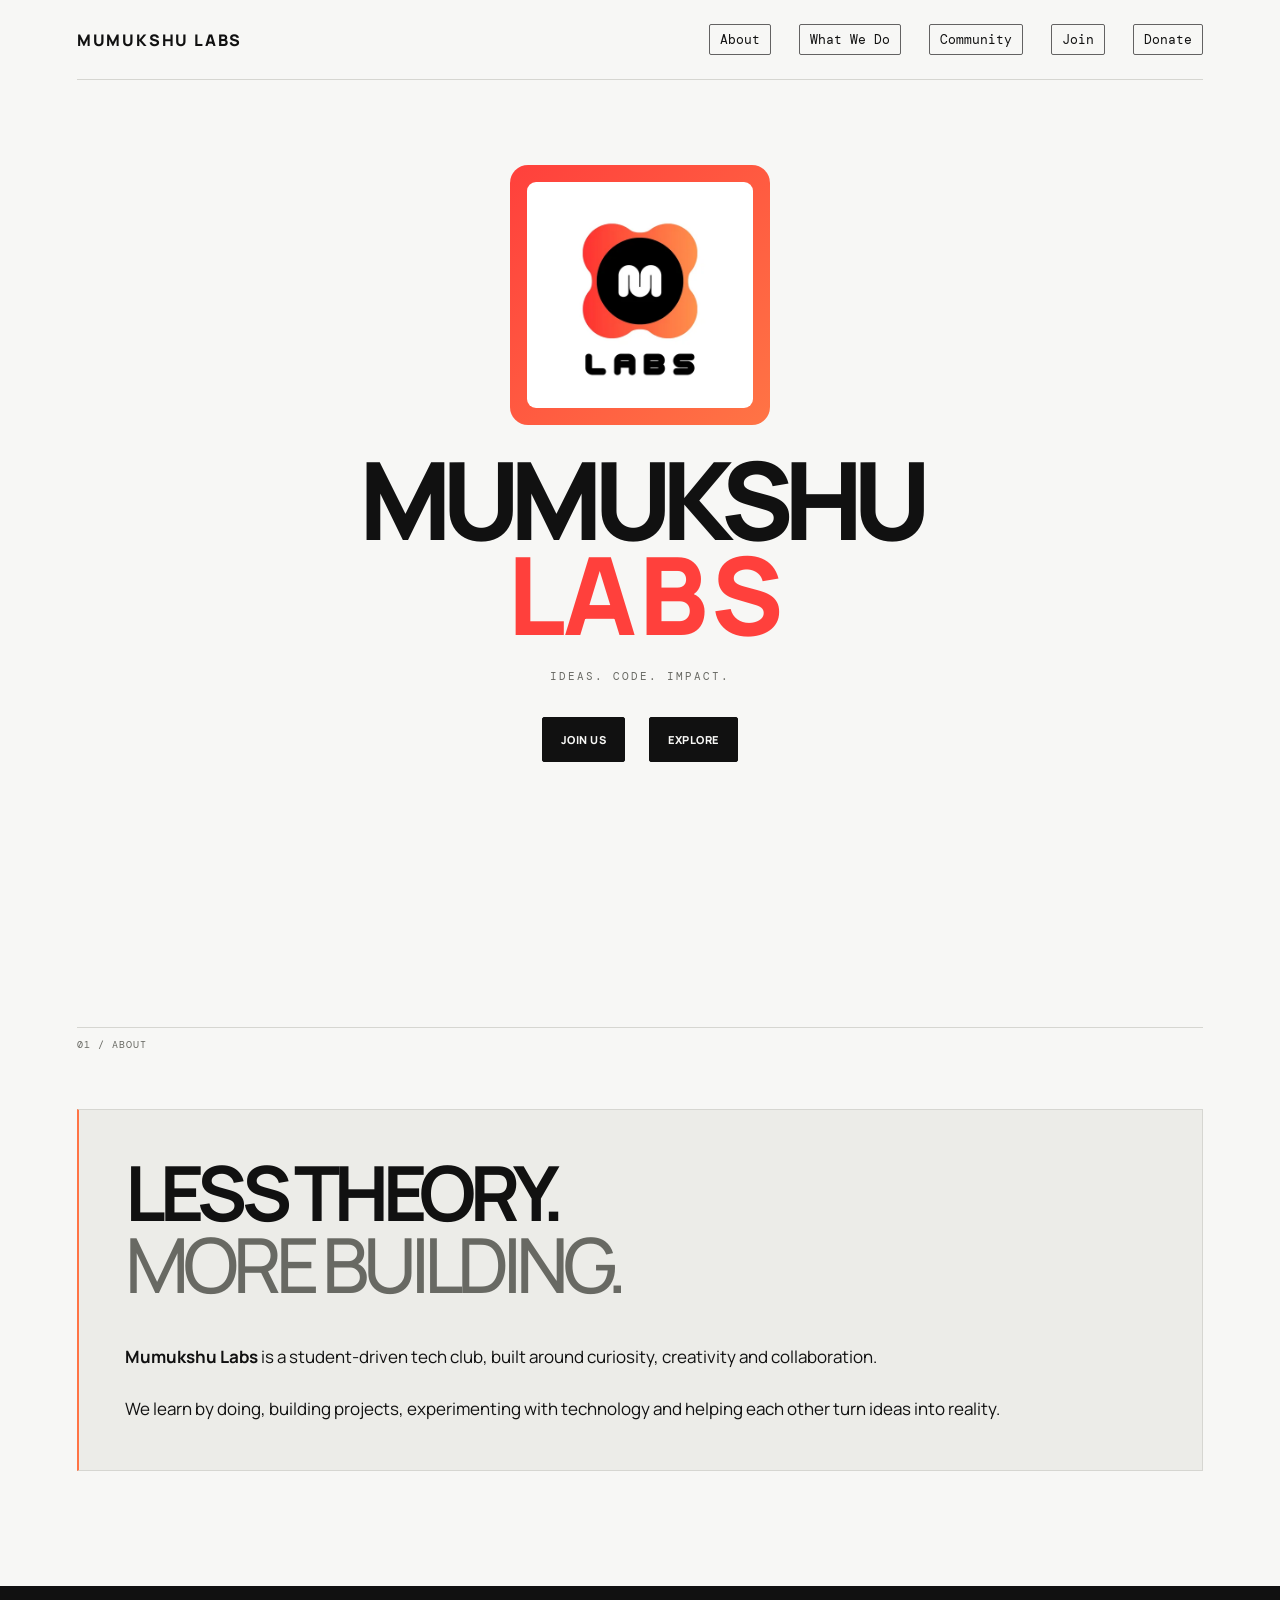
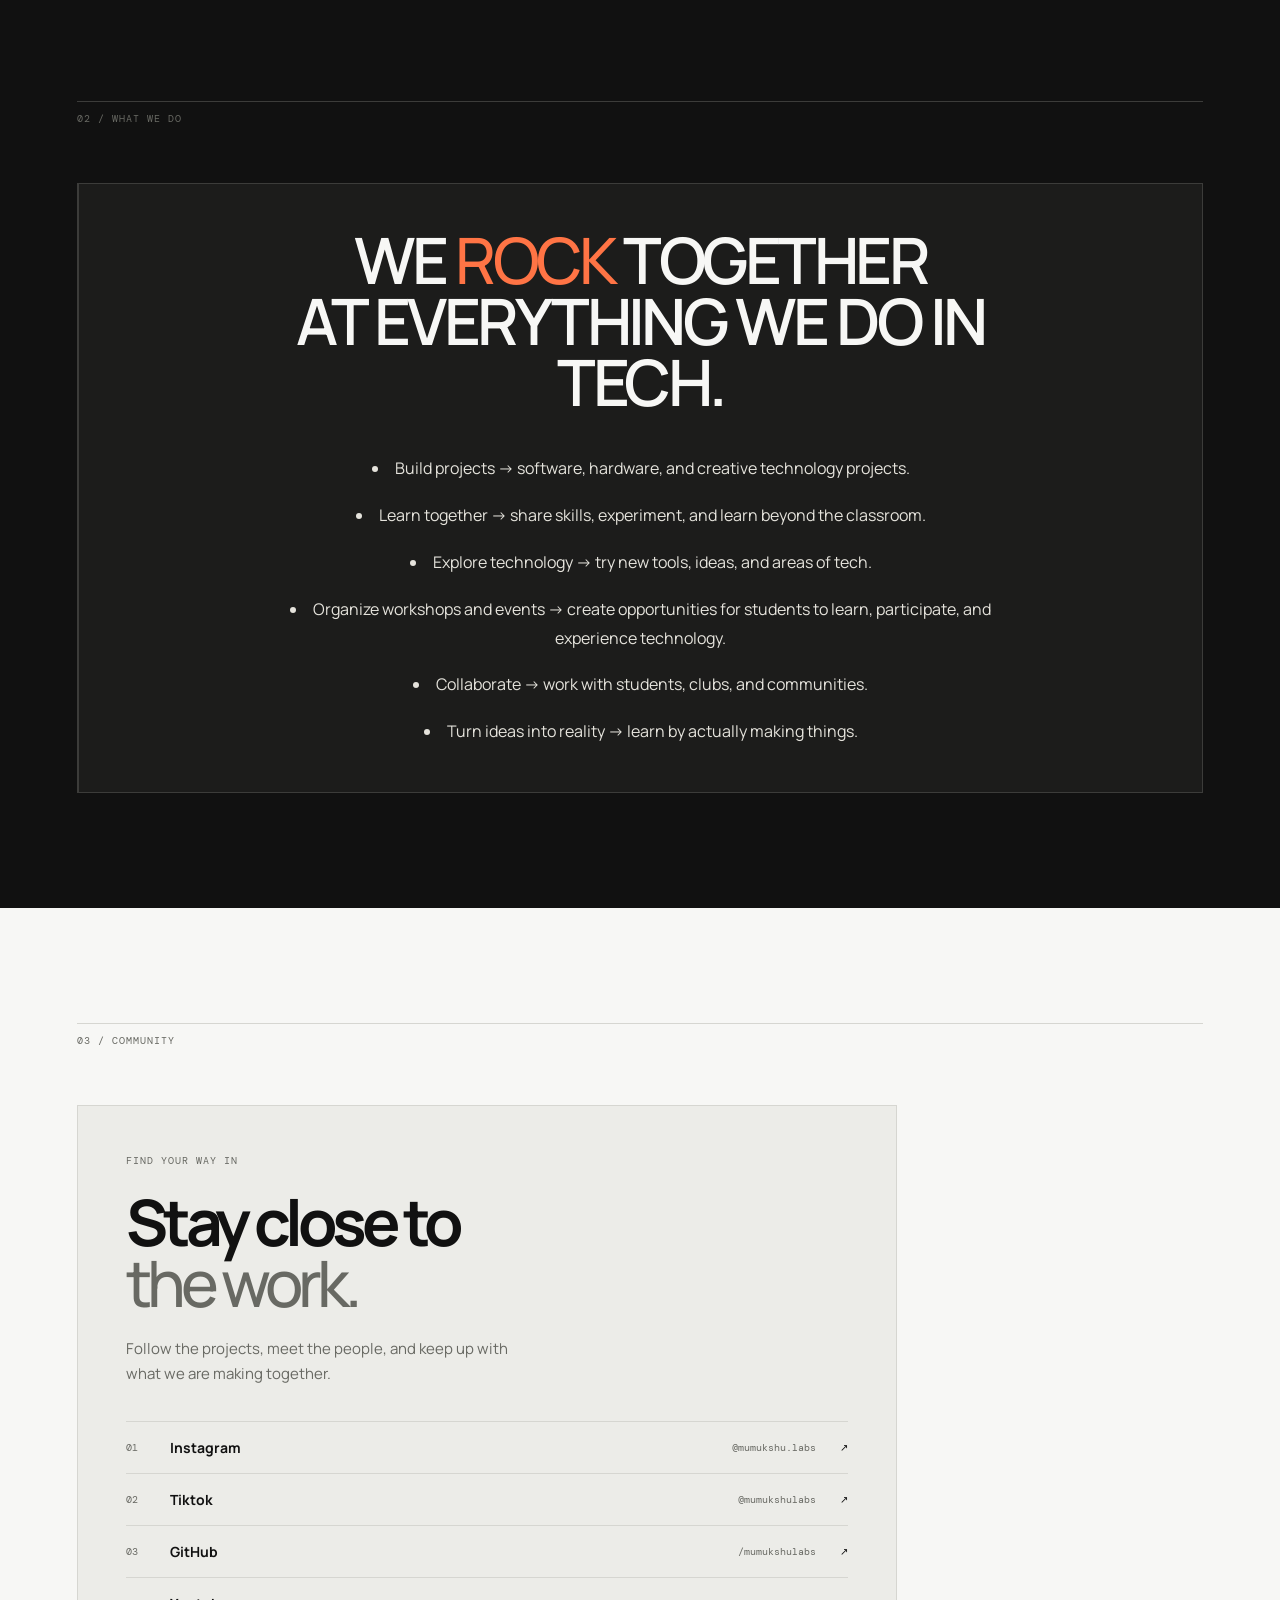
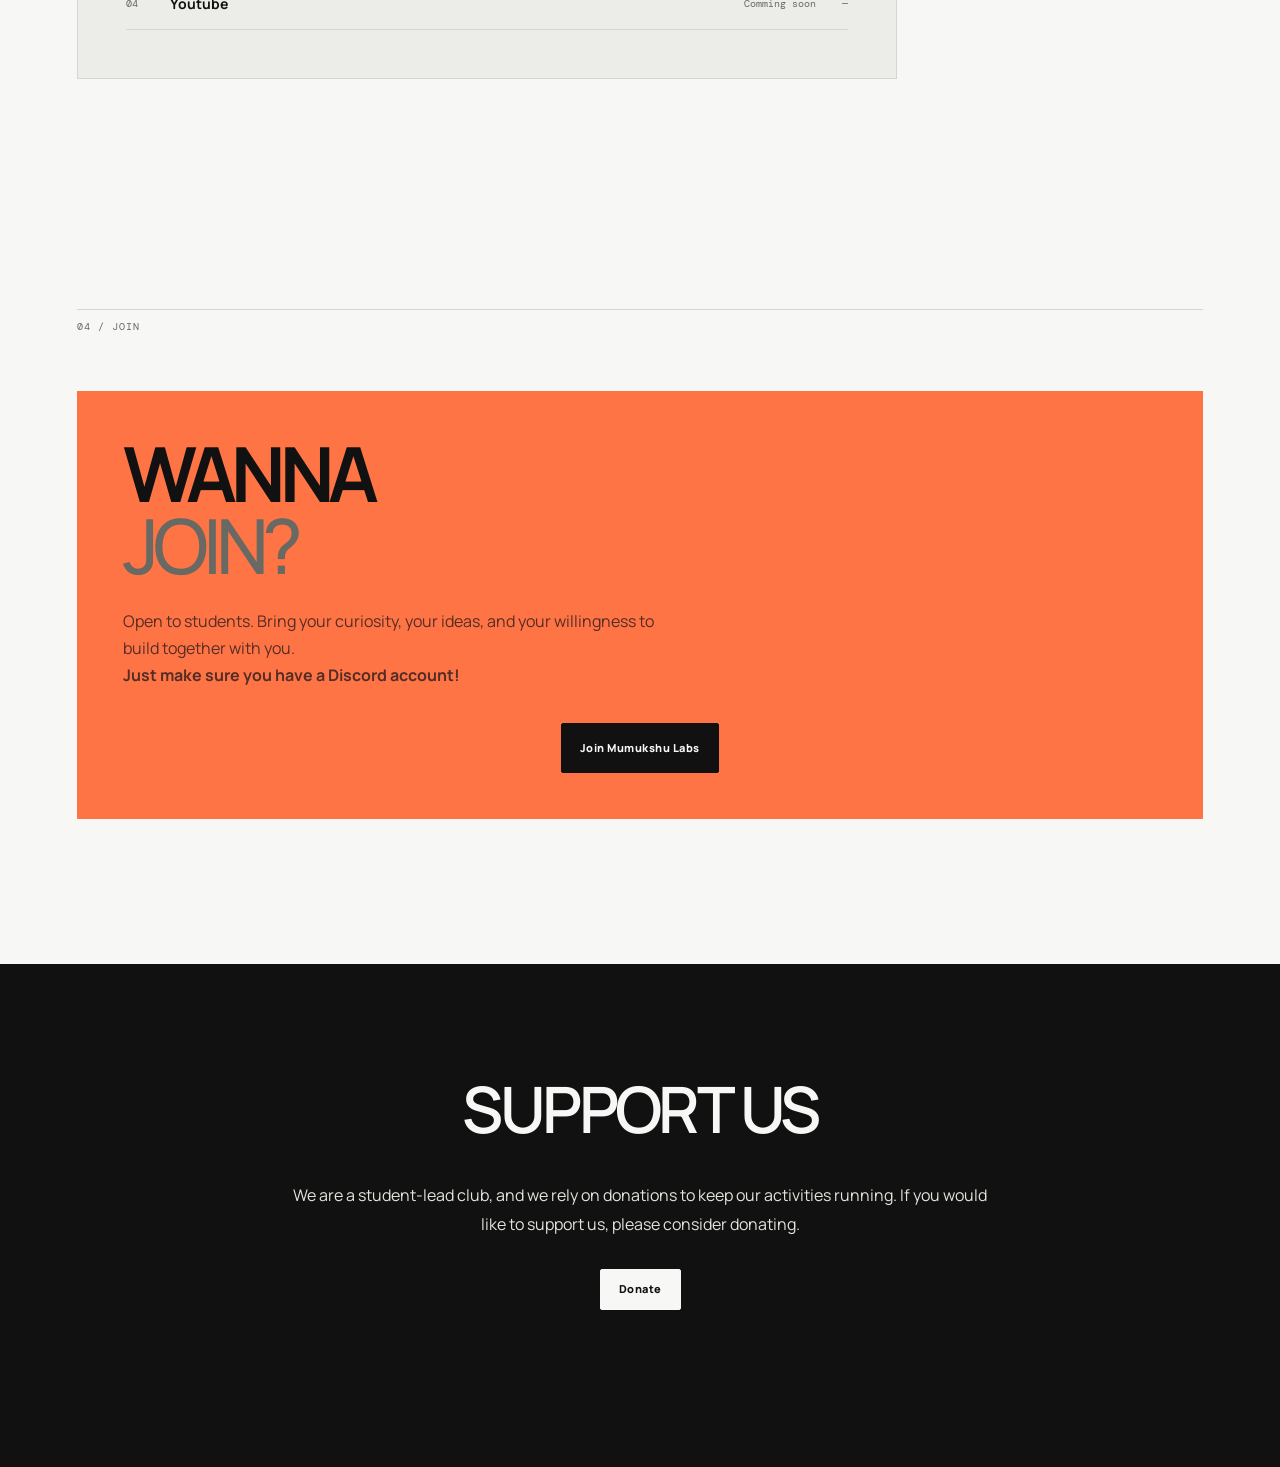
==== commit bd867a85: "few_changes" ====
--- a/index.html
+++ b/index.html
@@ -7,7 +7,7 @@
   <link rel="icon" type="image/png" href="Mumukshu.png">
 
   <link rel="stylesheet" href="style.css">
-  <meta name="description" content="Mumukshu Labs is a student-driven tech club affiliated with Hack Club. Mumukshu Labs is built around curiosity, creativity and collaboration.">
+  <meta name="description" content="Mumukshu Labs is a student-driven tech club, built around curiosity, creativity and collaboration.">
 
 </head>
 <body>
@@ -19,6 +19,7 @@
       <a href="#activities">What We Do</a>
       <a href="#social">Community</a>
       <a href="#signup">Join</a>
+      <a href="#donation">Donate</a>
     </div>
   </nav>
 
@@ -53,7 +54,7 @@
         <h2>LESS THEORY.<br><strong>MORE BUILDING.</strong></h2>
 
           <p><strong>Mumukshu Labs</strong> is a student-driven tech
-          club affiliated with Hack Club. Mumukshu Labs is built around curiosity, creativity and collaboration.</p>
+          club, built around curiosity, creativity and collaboration.</p>
           <p>We learn by doing, building projects, experimenting with
           technology and helping each other turn ideas into reality.</p>
       </div>
@@ -115,7 +116,7 @@
           <div class="platform-card platform-muted">
             <span class="platform-index">04</span>
             <span class="platform-name">Youtube</span>
-            <span class="platform-handle">Community soon</span>
+            <span class="platform-handle">Comming soon</span>
             <span class="platform-arrow">—</span>
           </div>
         </div>
@@ -138,13 +139,17 @@
       <div class = "action-row">
 
 
-        <a href = "https://discord.gg/P5GvdHJGg3" target="_blank" rel="noopener" class="action-primary" >Join Mumukshu Labs</a>
+        <a href = "https://docs.google.com/forms/d/e/1FAIpQLSdN5SpyI1SwNlqGAVtjeyHx-ZEgjnDqHnuwwWo5l423xdjjeA/viewform?usp=dialog" target="_blank" rel="noopener" class="action-primary" >Join Mumukshu Labs</a>
 
 
       </div>
 
     </div>
   </section>
-
+  <section id = "donation" class="content-section activities-section">
+    <h2>SUPPORT US</h2>
+    <p>We are a student-lead club, and we rely on donations to keep our activities running. If you would like to support us, please consider donating.</p>
+    <h2><strong><a href="https://hcb.hackclub.com/donations/start/mumukshu-labs" target="_blank" rel="noopener" class="donate-primary">Donate</a></strong></h2>
+  </section>
 </body>
 </html>
--- a/style.css
+++ b/style.css
@@ -360,17 +360,28 @@
   line-height: 1.7;
 }
 
-footer {
-  display: flex;
-  justify-content: space-between;
-  gap: 20px;
-  padding: 24px 6%;
-  border-top: 1px solid var(--line);
-  color: var(--gray);
-  font-size: 10px;
-  letter-spacing: .8px;
-}
-
+.donate-primary {
+  display: inline-flex;
+  align-items: center;
+  justify-content: center;
+  padding: 14px 18px;
+  text-decoration: none;
+  font-size: 11px;
+  font-weight: 800;
+  letter-spacing: .5px;
+  border: 1px solid var(--white);
+  border-radius: 2px;
+  color: var(--black);
+  background: var(--white);
+  transition: all 0.3s ease-in-out;
+}
+
+
+.donate-primary:hover {
+  background: var(--black);
+  color: var(--white);
+
+}
 @media (max-width: 700px) {
   .site-navigation {
     width: 88%;
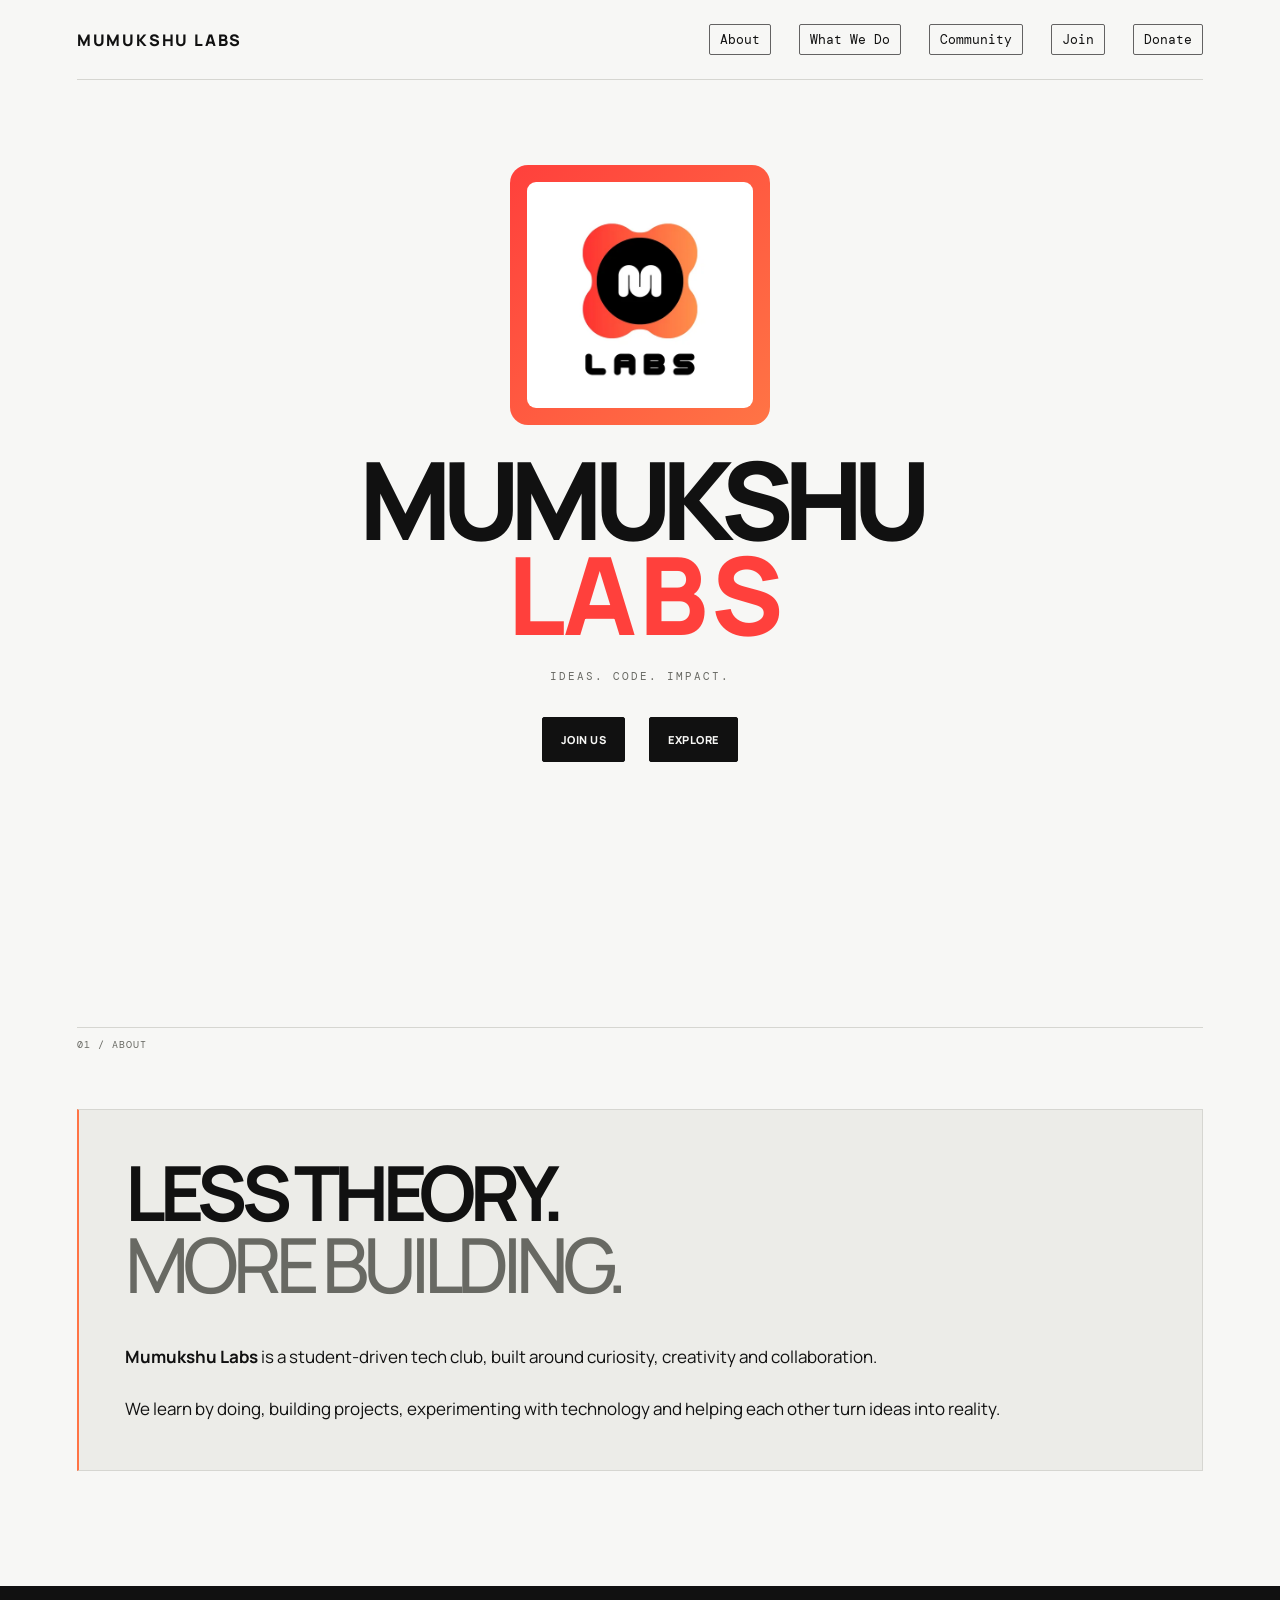
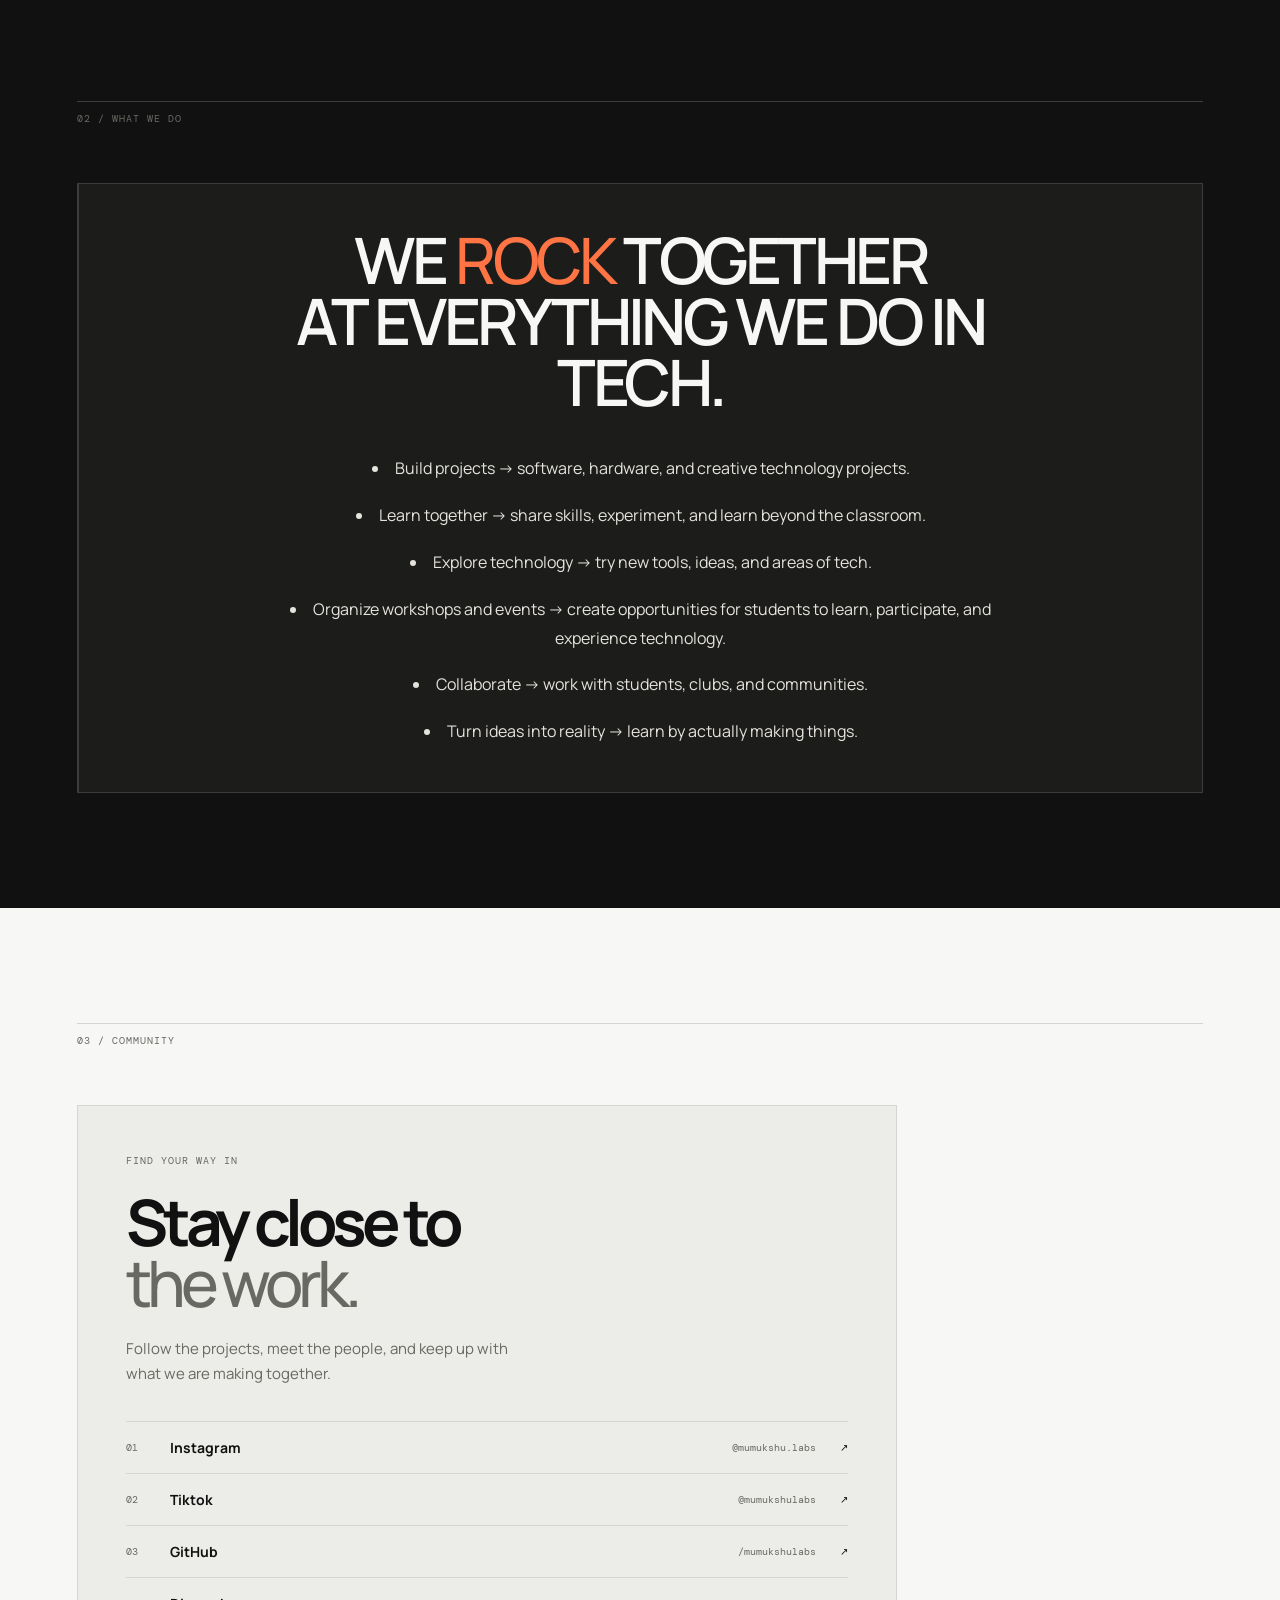
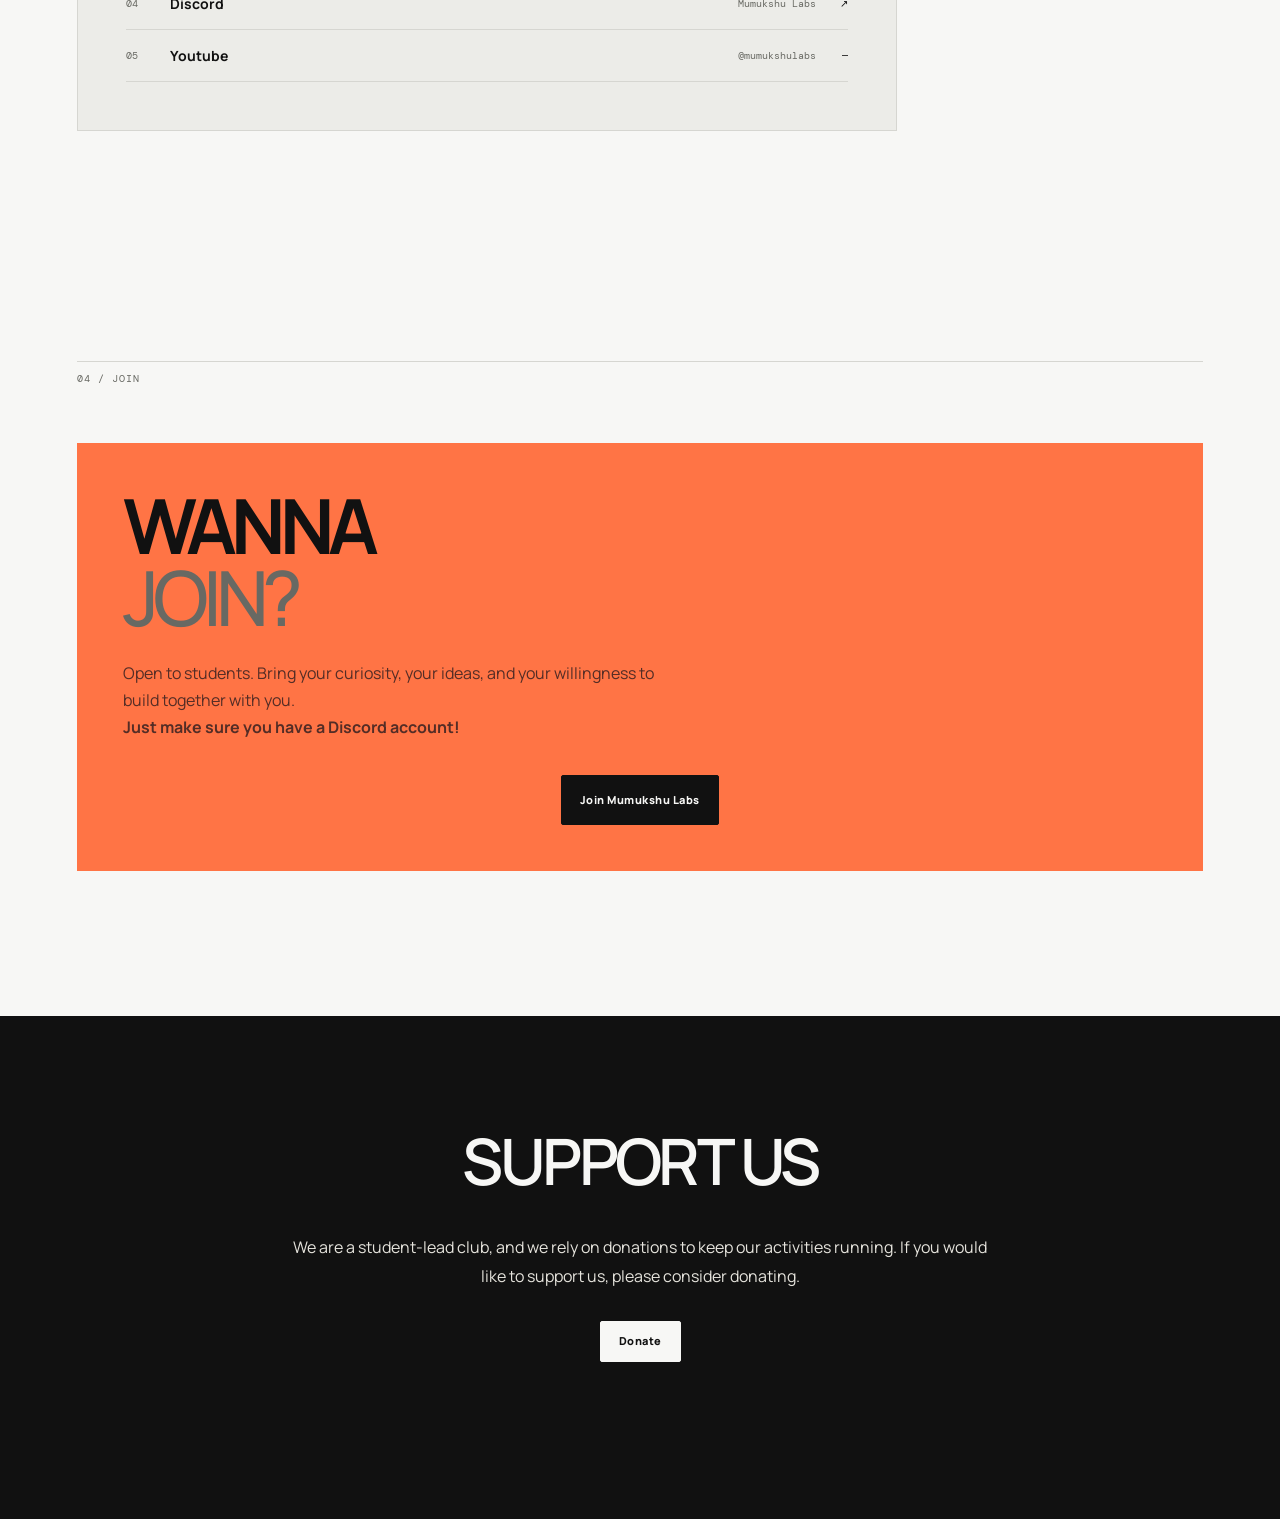
==== commit 20501cd6: "community extended" ====
--- a/index.html
+++ b/index.html
@@ -112,13 +112,18 @@
             <span class="platform-handle">/mumukshulabs</span>
             <span class="platform-arrow">↗</span>
           </a>
-          
-          <div class="platform-card platform-muted">
+          <a href = " https://discord.gg/P5GvdHJGg3" target="_blank" rel="noopener noreferrer" class="platform-card">
             <span class="platform-index">04</span>
+            <span class="platform-name">Discord</span>
+            <span class="platform-handle">Mumukshu Labs</span>
+            <span class="platform-arrow">↗</span>
+          </a>
+          <a href = "https://www.youtube.com/@mumukshulabs" target="_blank" rel="noopener noreferrer" class="platform-card">
+            <span class="platform-index">05</span>
             <span class="platform-name">Youtube</span>
-            <span class="platform-handle">Comming soon</span>
+            <span class="platform-handle">@mumukshulabs</span>
             <span class="platform-arrow">—</span>
-          </div>
+          </a>
         </div>
       </div>
 
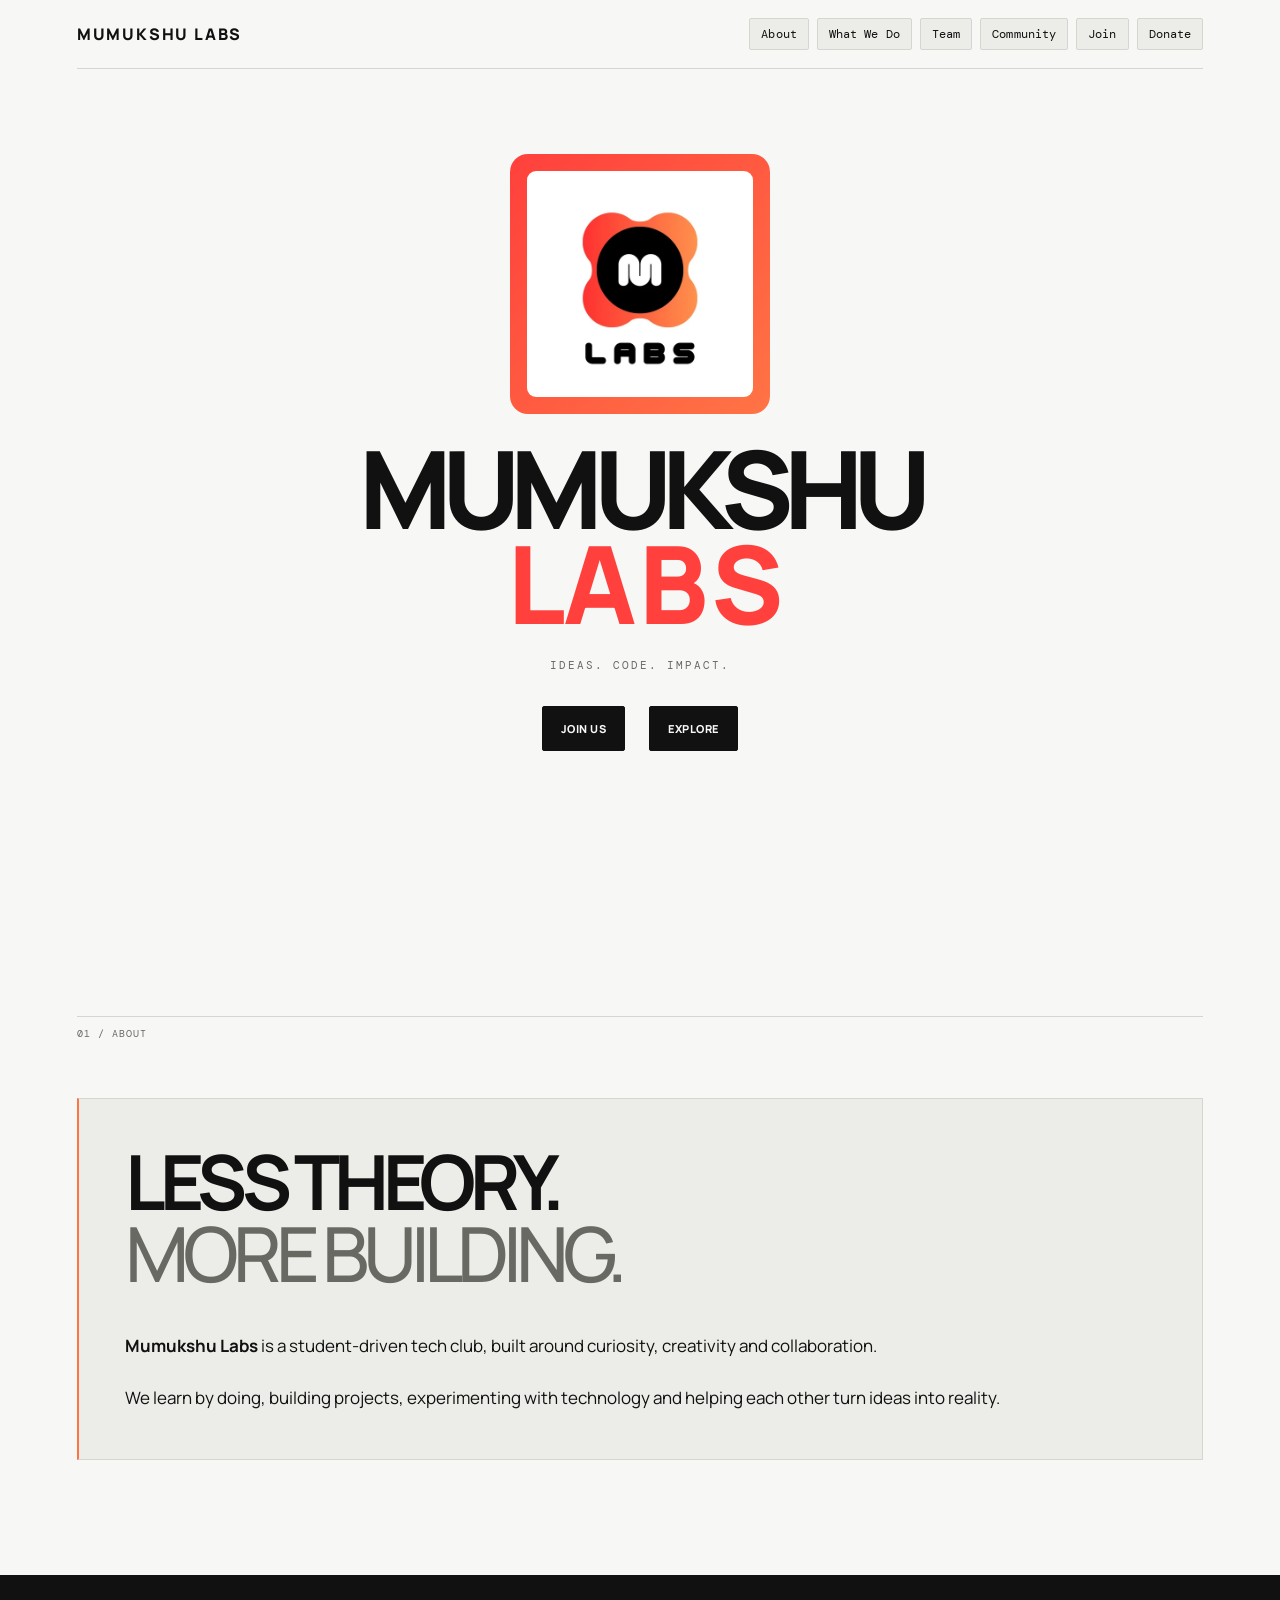
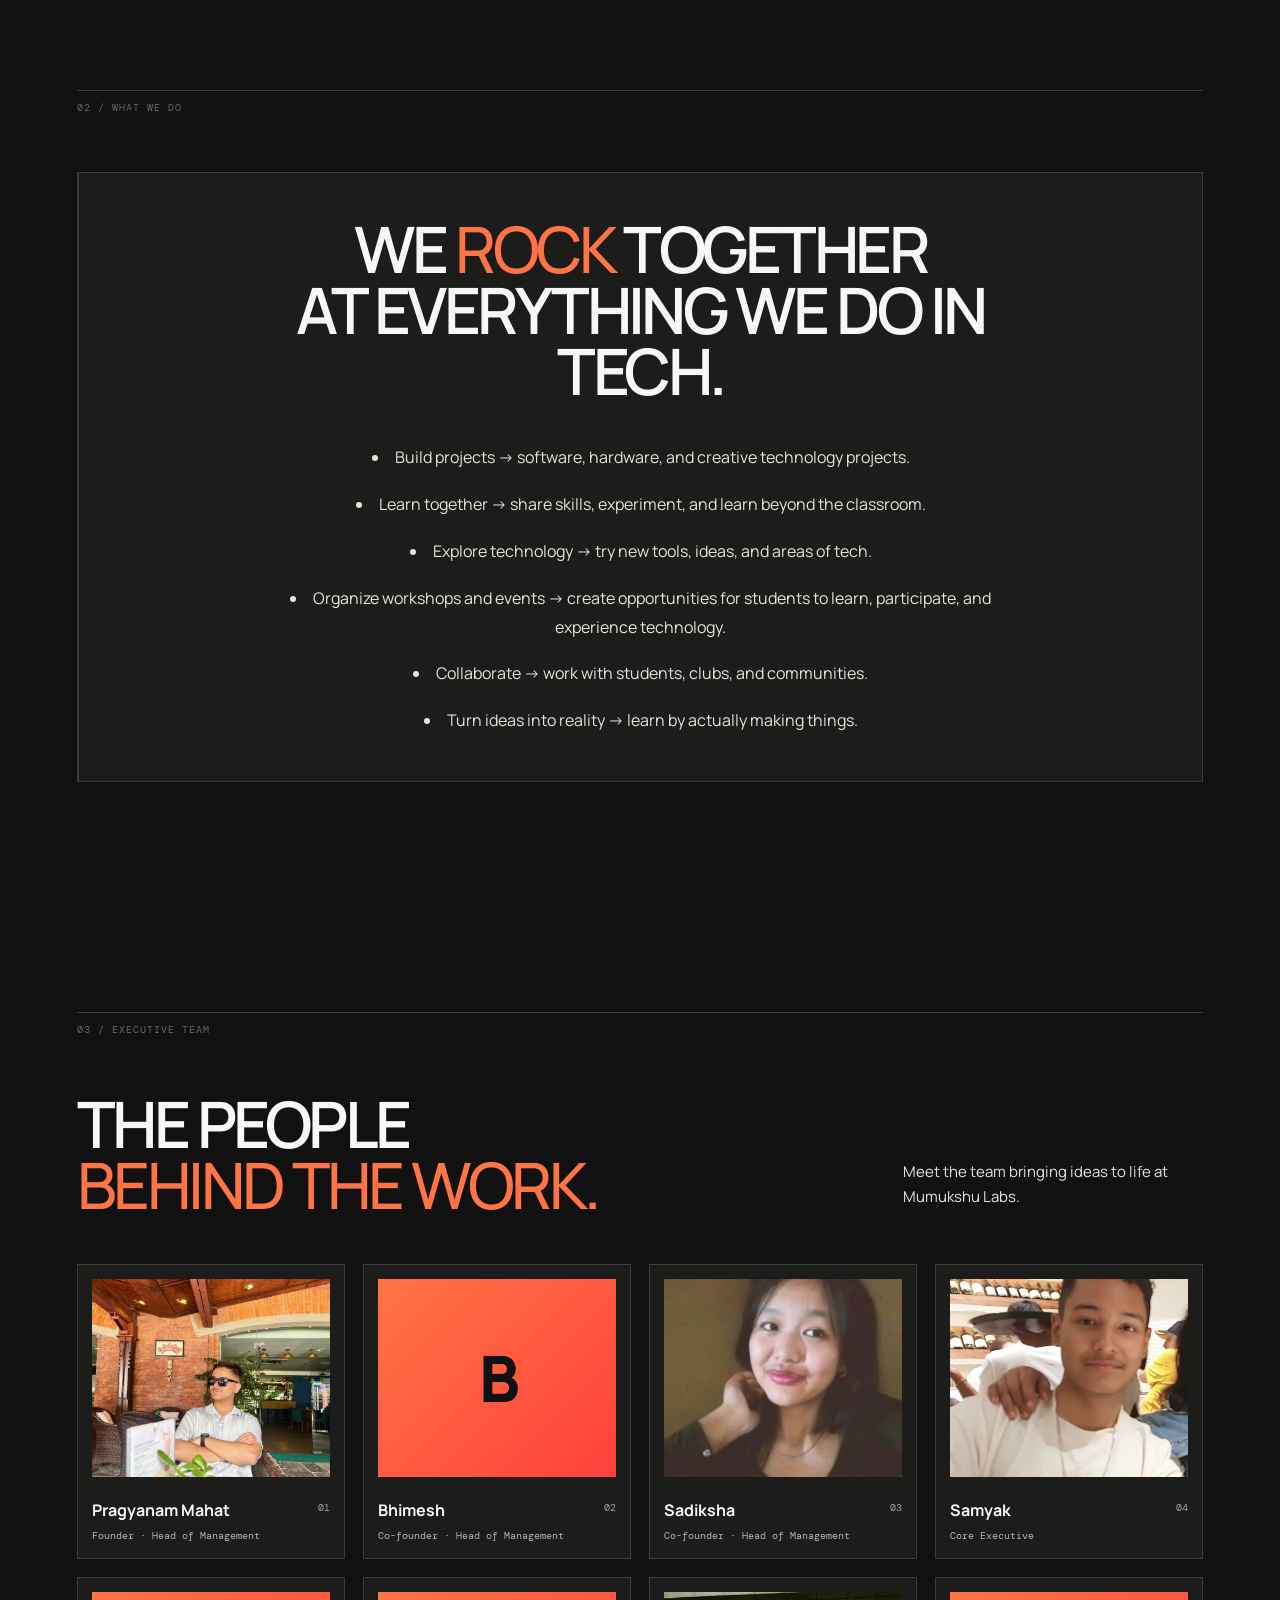
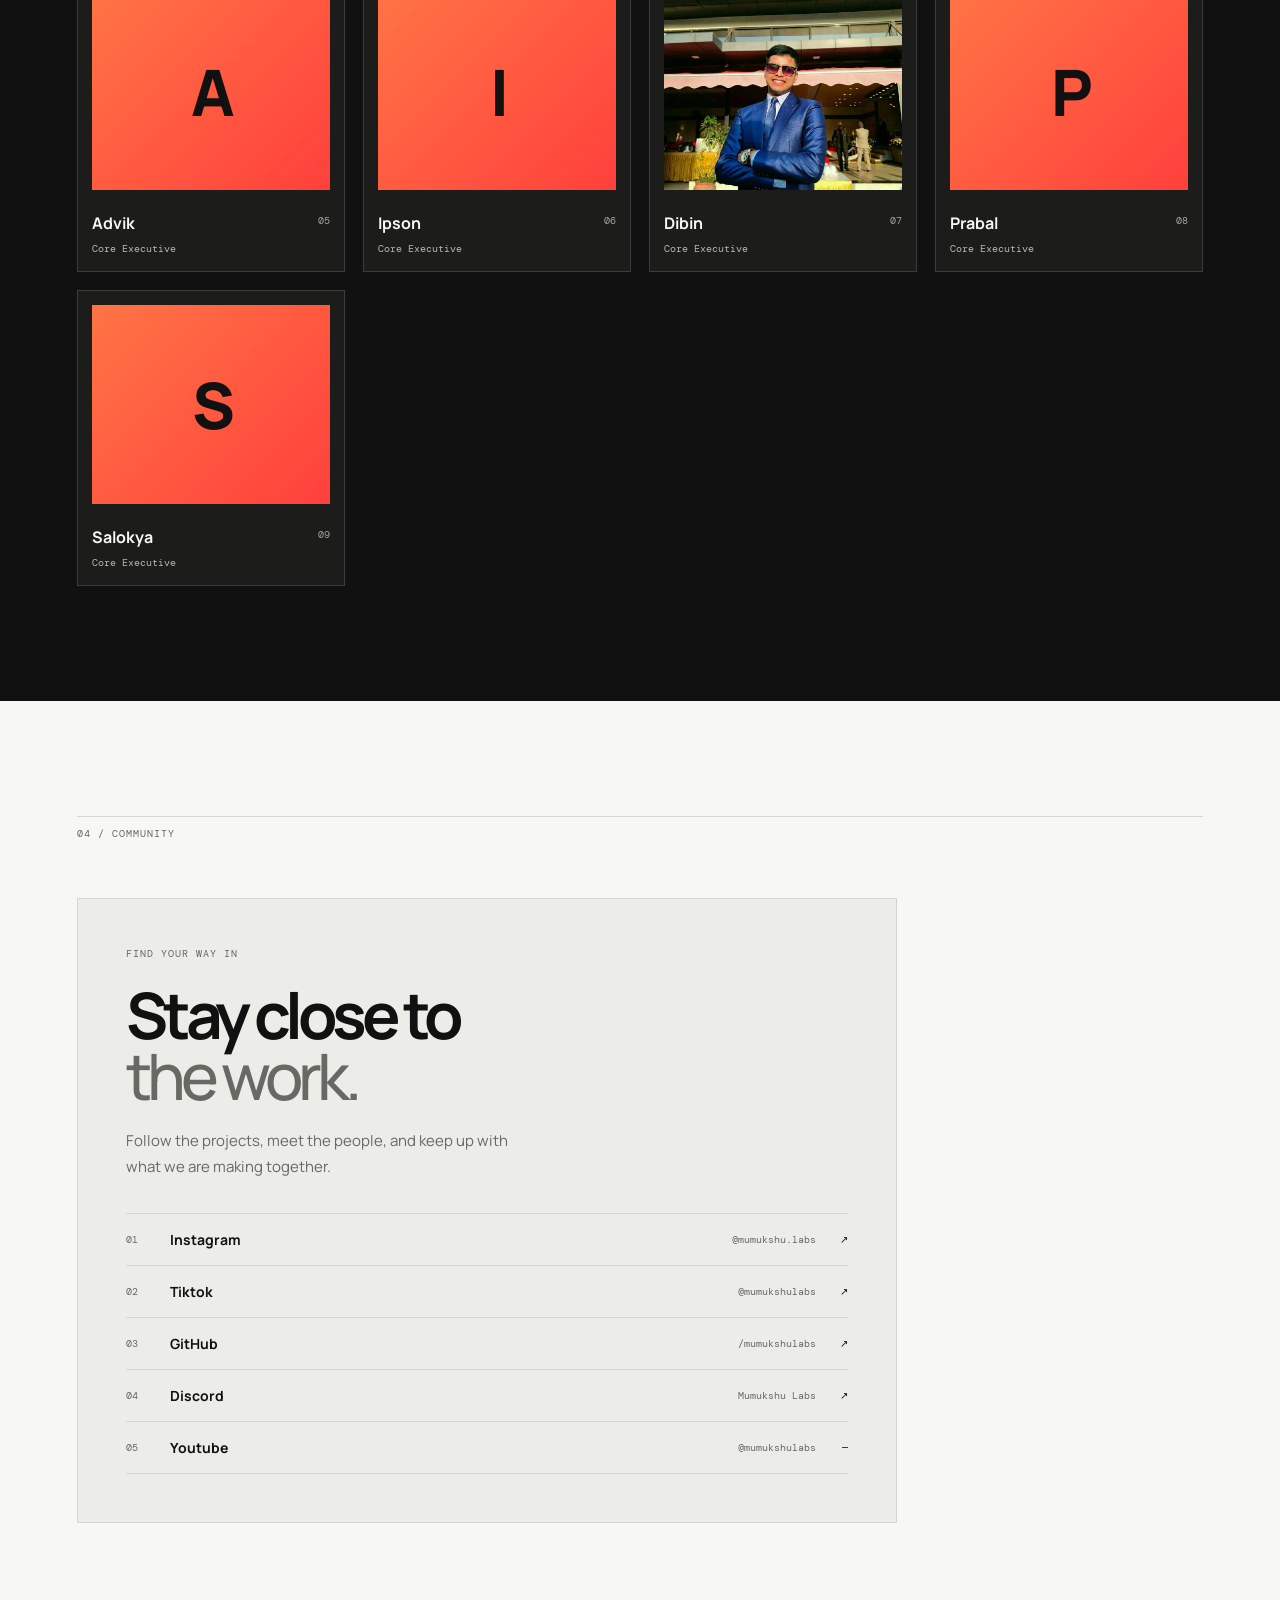
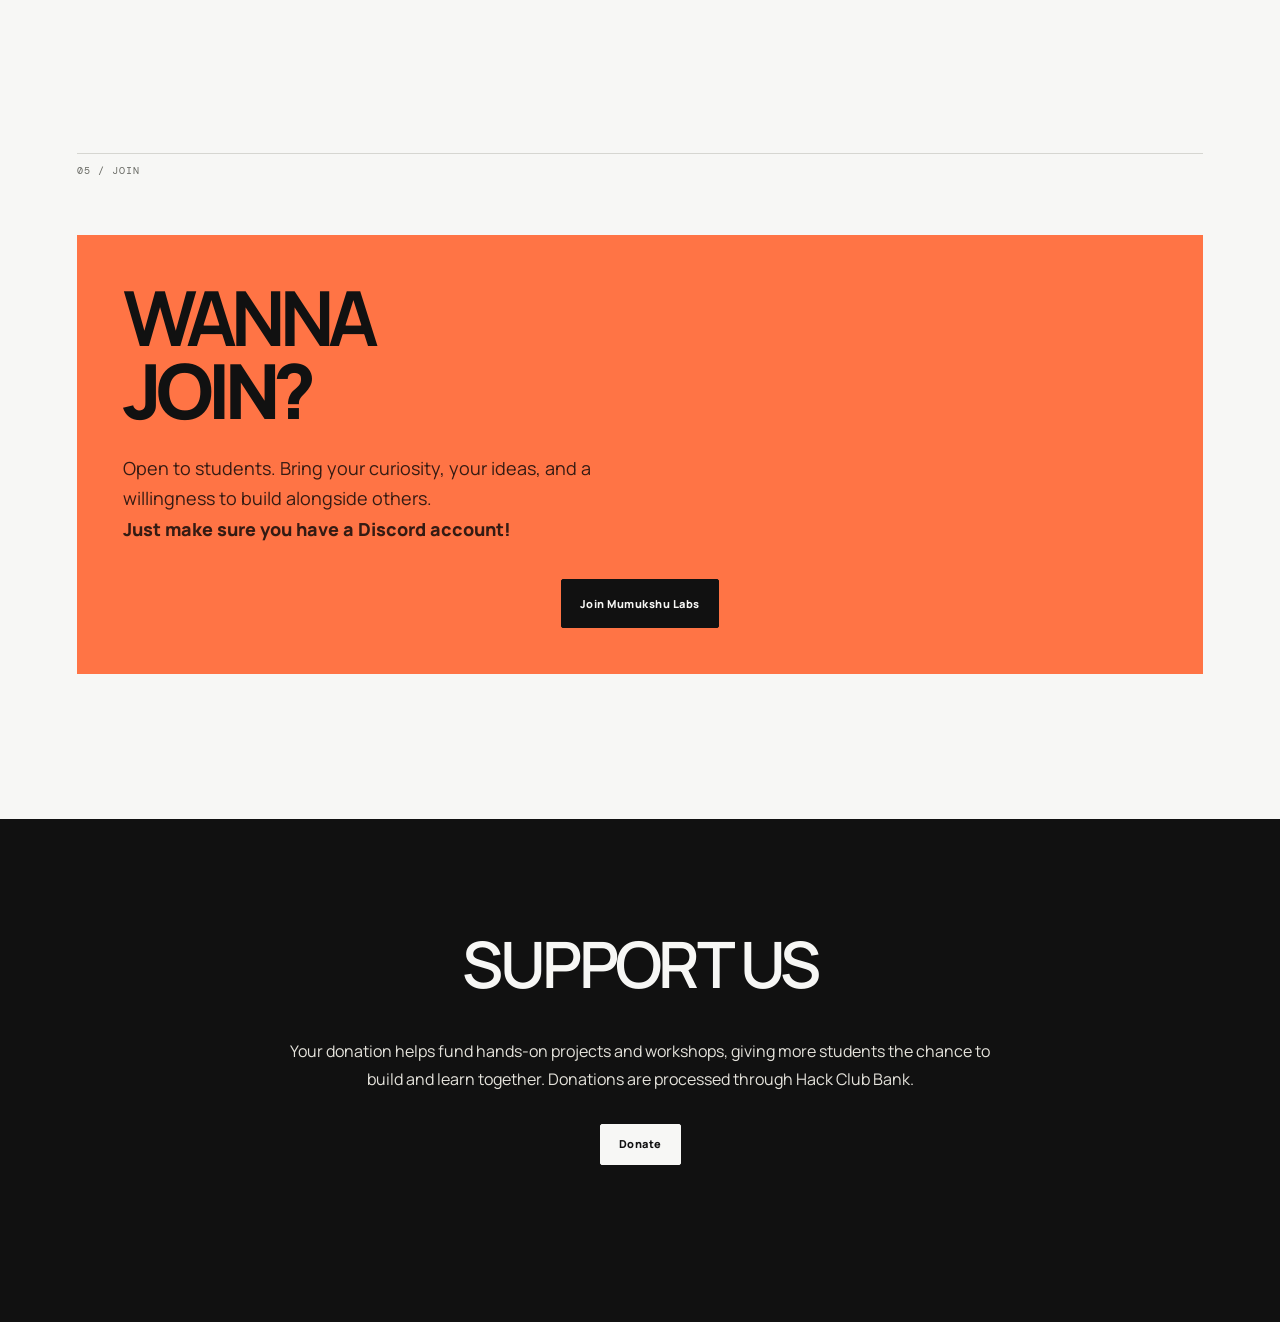
==== commit b4b5433b: "upade3" ====
--- a/index.html
+++ b/index.html
@@ -11,12 +11,14 @@
 
 </head>
 <body>
-  <nav class="site-navigation">
-
-    <div class="site-brand">MUMUKSHU LABS</div>
+
+  <nav class="site-navigation" aria-label="Main navigation">
+
+    <a class="site-brand" href="#" aria-label="Mumukshu Labs home">MUMUKSHU LABS</a>
     <div class="site-links">
       <a href="#introduction">About</a>
       <a href="#activities">What We Do</a>
+      <a href="#executives">Team</a>
       <a href="#social">Community</a>
       <a href="#signup">Join</a>
       <a href="#donation">Donate</a>
@@ -44,7 +46,6 @@
 
     </div>
   </header>
-  </section>
 
   <section id="introduction" class="content-section">
 
@@ -58,7 +59,6 @@
           <p>We learn by doing, building projects, experimenting with
           technology and helping each other turn ideas into reality.</p>
       </div>
-    </div>
 
   </section>
 
@@ -83,9 +83,124 @@
   </section>
 
 
+  <section id="executives" class="content-section executives-section">
+    <div class="section-kicker">03 / EXECUTIVE TEAM</div>
+
+    <div class="executives-heading">
+      <h2>THE PEOPLE<br><strong>BEHIND THE WORK.</strong></h2>
+      <p>Meet the team bringing ideas to life at Mumukshu Labs.</p>
+    </div>
+
+    <div class="executive-grid">
+      <article class="executive-card">
+        <a class="executive-avatar-link" href="https://www.instagram.com/prog_smiler/" target="_blank" rel="noopener noreferrer" aria-label="View Pragyanam Mahat on Instagram (opens in a new tab)">
+          <div class="executive-avatar" aria-hidden="true">PM<img src="photos/Pragyanam.webp" alt="" loading="lazy" decoding="async"></div>
+        </a>
+        <div class="executive-details">
+          <span class="executive-index">01</span>
+          <h3>Pragyanam Mahat</h3>
+          <p>Founder · Head of Management</p>
+        </div>
+      </article>
+
+
+
+      <article class="executive-card">
+        <a class="executive-avatar-link" href="https://www.instagram.com/rockstar_bhimesh/" target="_blank" rel="noopener noreferrer" aria-label="View Bhimesh on Instagram (opens in a new tab)">
+          <div class="executive-avatar" aria-hidden="true">B</div>
+        </a>
+        <div class="executive-details">
+          <span class="executive-index">02</span>
+          <h3>Bhimesh</h3>
+          <p>Co-founder · Head of Management</p>
+        </div>
+      </article>
+
+      <article class="executive-card">
+        <a class="executive-avatar-link" href="https://www.instagram.com/helloworldvoid/" target="_blank" rel="noopener noreferrer" aria-label="View Sadiksha on Instagram (opens in a new tab)">
+          <div class="executive-avatar" aria-hidden="true">S<img src="photos/Sadiksha.webp" alt="" loading="lazy" decoding="async"></div>
+        </a>
+        <div class="executive-details">
+          <span class="executive-index">03</span>
+          <h3>Sadiksha</h3>
+          <p>Co-founder · Head of Management</p>
+        </div>
+      </article>
+
+
+      <article class="executive-card">
+        <a class="executive-avatar-link" href="https://www.instagram.com/5amyak_2/" target="_blank" rel="noopener noreferrer" aria-label="View Samyak on Instagram (opens in a new tab)">
+          <div class="executive-avatar" aria-hidden="true">S<img src="photos/Samyak.webp" alt="" loading="lazy" decoding="async"></div>
+        </a>
+        <div class="executive-details">
+          <span class="executive-index">04</span>
+          <h3>Samyak</h3>
+          <p>Core Executive</p>
+        </div>
+      </article>
+
+
+      <article class="executive-card">
+        <a class="executive-avatar-link" href="https://www.instagram.com/might_be.advik/" target="_blank" rel="noopener noreferrer" aria-label="View Advik on Instagram (opens in a new tab)">
+          <div class="executive-avatar" aria-hidden="true">A</div>
+        </a>
+        <div class="executive-details">
+          <span class="executive-index">05</span>
+          <h3>Advik</h3>
+          <p>Core Executive</p>
+        </div>
+      </article>
+
+
+
+
+      <article class="executive-card">
+        <a class="executive-avatar-link" href="https://www.instagram.com/ipshonjoshi5/" target="_blank" rel="noopener noreferrer" aria-label="View Ipson on Instagram (opens in a new tab)">
+          <div class="executive-avatar" aria-hidden="true">I</div>
+        </a>
+        <div class="executive-details">
+          <span class="executive-index">06</span>
+          <h3>Ipson</h3>
+          <p>Core Executive</p>
+        </div>
+      </article>
+
+      <article class="executive-card">
+        <a class="executive-avatar-link" href="https://www.instagram.com/dibin_neupane_/" target="_blank" rel="noopener noreferrer" aria-label="View Dibin on Instagram (opens in a new tab)">
+          <div class="executive-avatar" aria-hidden="true">D<img src="photos/Dibin.webp" alt="" loading="lazy" decoding="async"></div>
+        </a>
+        <div class="executive-details">
+          <span class="executive-index">07</span>
+          <h3>Dibin</h3>
+          <p>Core Executive</p>
+        </div>
+      </article>
+      <article class="executive-card">
+        <a class="executive-avatar-link" href="https://www.instagram.com/praa.bal/" target="_blank" rel="noopener noreferrer" aria-label="View Prabal on Instagram (opens in a new tab)">
+          <div class="executive-avatar" aria-hidden="true">P</div>
+        </a>
+        <div class="executive-details">
+          <span class="executive-index">08</span>
+          <h3>Prabal</h3>
+          <p>Core Executive</p>
+        </div>
+      </article>
+      <article class="executive-card">
+        <a class="executive-avatar-link" href="https://www.instagram.com/salokya_67/" target="_blank" rel="noopener noreferrer" aria-label="View Salokya on Instagram (opens in a new tab)">
+          <div class="executive-avatar" aria-hidden="true">S</div>
+        </a>
+        <div class="executive-details">
+          <span class="executive-index">09</span>
+          <h3>Salokya</h3>
+          <p>Core Executive</p>
+        </div>
+      </article>
+    </div>
+  </section>
+
   <section id="social" class="content-section social-section">
 
-    <div class="section-kicker">03 / COMMUNITY</div>
+    <div class="section-kicker">04 / COMMUNITY</div>
 
     <div class="social-panel">
       <div class="social-copy">
@@ -132,13 +247,13 @@
 
 
   <section id="signup" class="content-section signup-section">
-    <div class="section-kicker">04 / JOIN</div>
+    <div class="section-kicker">05 / JOIN</div>
     <div class="content-panel signup-panel">
     <h2>WANNA<br><strong>JOIN?</strong></h2>
 
       <p class="signup-copy">
-        Open to students. Bring your curiosity, your ideas,
-        and your willingness to build together with you.<br><b>Just make sure you have a Discord account!</b>
+        Open to students. Bring your curiosity, your ideas, and a willingness
+        to build alongside others.<br><b>Just make sure you have a Discord account!</b>
       </p>
 
       <div class = "action-row">
@@ -151,10 +266,21 @@
 
     </div>
   </section>
-  <section id = "donation" class="content-section activities-section">
+  <section id="donation" class="content-section activities-section">
     <h2>SUPPORT US</h2>
-    <p>We are a student-lead club, and we rely on donations to keep our activities running. If you would like to support us, please consider donating.</p>
+    <p>Your donation helps fund hands-on projects and workshops, giving more students the chance to build and learn together. Donations are processed through Hack Club Bank.</p>
     <h2><strong><a href="https://hcb.hackclub.com/donations/start/mumukshu-labs" target="_blank" rel="noopener" class="donate-primary">Donate</a></strong></h2>
   </section>
+
+  <script>
+
+    document.querySelectorAll(".executive-avatar img").forEach((image) => {
+      image.addEventListener("error", () => {
+        image.hidden = true;
+      }, { once: true });
+    });
+
+  </script>
+
 </body>
 </html>
--- a/style.css
+++ b/style.css
@@ -33,7 +33,7 @@
 .site-navigation {
   width: min(1160px, 88%);
   margin: 0 auto;
-  padding: 24px 0;
+  padding: 18px 0;
   display: flex;
   align-items: center;
   justify-content: space-between;
@@ -41,15 +41,19 @@
 }
 
 .site-brand {
+  display: inline-flex;
+  align-items: center;
+  gap: 10px;
   color: var(--black);
   font-size: 16px;
   font-weight: 800;
   letter-spacing: 1.8px;
+  text-decoration: none;
 }
 
 .site-links {
   display: flex;
-  gap: 28px;
+  gap: 8px;
 }
 
 .site-links a,
@@ -60,20 +64,27 @@
 
 .site-links a {
   color: var(--black);
-  font-size: 13px;
-  background: var(--white);
-  border: 1px solid rgb(99, 98, 98);
+  font-size: 12px;
+  letter-spacing: .1px;
+  background: #ecece8;
+  border: 1px solid #d6d6d1;
   border-radius: 2px;
-  padding: 6px 10px;
+  padding: 7px 11px;
   text-decoration: none;
-  transition: all 0.3s ease-in-out;
+  transition: color 0.2s ease, background-color 0.2s ease, border-color 0.2s ease, transform 0.2s ease;
 }
 
 .site-links a:hover {
-  transform: scale(1.08);
   color: var(--white);
-  background-color: var(--black);
-
+  background: var(--black);
+  border-color: var(--black);
+  transform: translateY(-2px);
+}
+
+.site-brand:focus-visible,
+.site-links a:focus-visible {
+  outline: 2px solid var(--orange);
+  outline-offset: 3px;
 }
 
 .landing {
@@ -266,6 +277,171 @@
   margin-top: 18px;
 }
 
+.donation-section .section-kicker {
+  border-color: #3c3c3a;
+}
+
+.donation-panel {
+  max-width: 860px;
+  margin: 58px auto 0;
+  padding: clamp(28px, 5vw, 56px);
+  border: 1px solid #3c3c3a;
+  border-top: 2px solid var(--orange);
+  background: #1c1c1b;
+}
+
+.donation-label,
+.donation-checkout-note {
+  color: #b7b7b1;
+  font: 10px "DM Mono", monospace;
+  letter-spacing: 1px;
+  text-align: center;
+}
+
+.donation-panel h2 {
+  margin-top: 24px;
+}
+
+.donation-description {
+  margin-top: 22px;
+}
+
+.donation-panel .donate-primary {
+  display: flex;
+  width: fit-content;
+  margin: 30px auto 0;
+  align-items: center;
+  gap: 10px;
+}
+
+.donation-checkout-note {
+  margin-top: 18px;
+  letter-spacing: 0;
+}
+
+.executives-section {
+  width: 100%;
+  padding-right: 6%;
+  padding-left: 6%;
+  color: var(--white);
+  background: var(--black);
+}
+
+.executives-section .section-kicker {
+  border-color: #3c3c3a;
+}
+
+.executives-heading {
+  margin-top: 58px;
+  display: flex;
+  align-items: end;
+  justify-content: space-between;
+  gap: 32px;
+}
+
+.executives-heading h2 {
+  margin-bottom: 0;
+  font-size: clamp(38px, 5vw, 64px);
+  letter-spacing: -.055em;
+  font-weight: 600;
+}
+
+.executives-heading h2 strong {
+  color: var(--orange);
+}
+
+.executives-heading > p {
+  max-width: 300px;
+  margin-bottom: 6px;
+  color: #e5e3dc;
+  font-size: 15px;
+  line-height: 1.7;
+}
+
+.executive-grid {
+  margin-top: 48px;
+  display: grid;
+  grid-template-columns: repeat(4, minmax(0, 1fr));
+  gap: 18px;
+}
+
+.executive-card {
+  min-width: 0;
+  padding: 14px;
+  border: 1px solid #3c3c3a;
+  background: #1c1c1b;
+}
+
+.executive-avatar-link {
+  display: block;
+  color: inherit;
+  text-decoration: none;
+}
+
+.executive-avatar-link:focus-visible {
+  outline: 2px solid var(--orange);
+  outline-offset: 4px;
+}
+
+.executive-avatar-link img {
+  transition: transform 0.3s ease;
+}
+
+.executive-avatar-link:hover img {
+  transform: scale(1.04);
+}
+
+.executive-avatar {
+  position: relative;
+  overflow: hidden;
+  aspect-ratio: 1.2;
+  display: grid;
+  place-items: center;
+  color: var(--black);
+  background: linear-gradient(135deg, var(--orange), var(--red));
+  font-size: clamp(42px, 5vw, 64px);
+  font-weight: 800;
+  letter-spacing: -.08em;
+}
+
+.executive-avatar img {
+  position: absolute;
+  inset: 0;
+  width: 100%;
+  height: 100%;
+  object-fit: cover;
+}
+
+.executive-avatar img[hidden] {
+  display: none;
+}
+
+.executive-details {
+  position: relative;
+  padding-top: 22px;
+}
+
+.executive-index {
+  position: absolute;
+  top: 24px;
+  right: 0;
+  color: #a4a49f;
+  font: 10px "DM Mono", monospace;
+}
+
+.executive-details h3 {
+  padding-right: 24px;
+  font-size: 16px;
+  font-weight: 700;
+}
+
+.executive-details p {
+  margin-top: 7px;
+  color: #b7b7b1;
+  font: 10px "DM Mono", monospace;
+  line-height: 1.6;
+}
+
 .social-panel {
   max-width: 820px;
   margin-top: 58px;
@@ -351,13 +527,22 @@
   background: var(--orange);
 }
 
+.signup-panel h2 strong {
+  color: var(--black);
+  font-weight: 800;
+}
+
 .signup-copy {
   max-width: 540px;
   margin-top: -15px;
   margin-bottom: 30px;
-  color: #542d26;
-  font-size: 16px;
+  color: #351b13;
+  font-size: 18px;
   line-height: 1.7;
+}
+
+.signup-copy b {
+  font-weight: 800;
 }
 
 .donate-primary {
@@ -376,19 +561,28 @@
   transition: all 0.3s ease-in-out;
 }
 
-
 .donate-primary:hover {
   background: var(--black);
   color: var(--white);
-
-}
+}
+
 @media (max-width: 700px) {
   .site-navigation {
     width: 88%;
+    align-items: flex-start;
+    flex-direction: column;
+    gap: 16px;
   }
 
   .site-links {
-    display: none;
+    width: 100%;
+    flex-wrap: wrap;
+    gap: 8px;
+  }
+
+  .site-links a {
+    font-size: 11px;
+    padding: 6px 9px;
   }
 
   .landing {
@@ -408,7 +602,8 @@
   }
 
   .content-section,
-  .activities-section {
+  .activities-section,
+  .executives-section {
     padding-top: 80px;
     padding-bottom: 80px;
   }
@@ -424,6 +619,31 @@
 
   .social-panel {
     max-width: none;
+  }
+
+  .donation-panel {
+    margin-top: 42px;
+    padding: 28px 22px;
+  }
+
+  .executives-heading {
+    margin-top: 42px;
+    align-items: start;
+    flex-direction: column;
+    gap: 18px;
+  }
+
+  .executive-grid {
+    grid-template-columns: repeat(2, minmax(0, 1fr));
+    gap: 12px;
+  }
+
+  .executive-card {
+    padding: 10px;
+  }
+
+  .executive-details h3 {
+    font-size: 14px;
   }
 
   footer {
@@ -434,6 +654,25 @@
 }
 
 @media (max-width: 420px) {
+  .executive-grid {
+    grid-template-columns: 1fr;
+  }
+
+  .executive-card {
+    display: grid;
+    grid-template-columns: 105px 1fr;
+    align-items: center;
+    gap: 16px;
+  }
+
+  .executive-details {
+    padding-top: 0;
+  }
+
+  .executive-index {
+    top: 2px;
+  }
+
   .action-row {
     align-items: stretch;
     flex-direction: column;
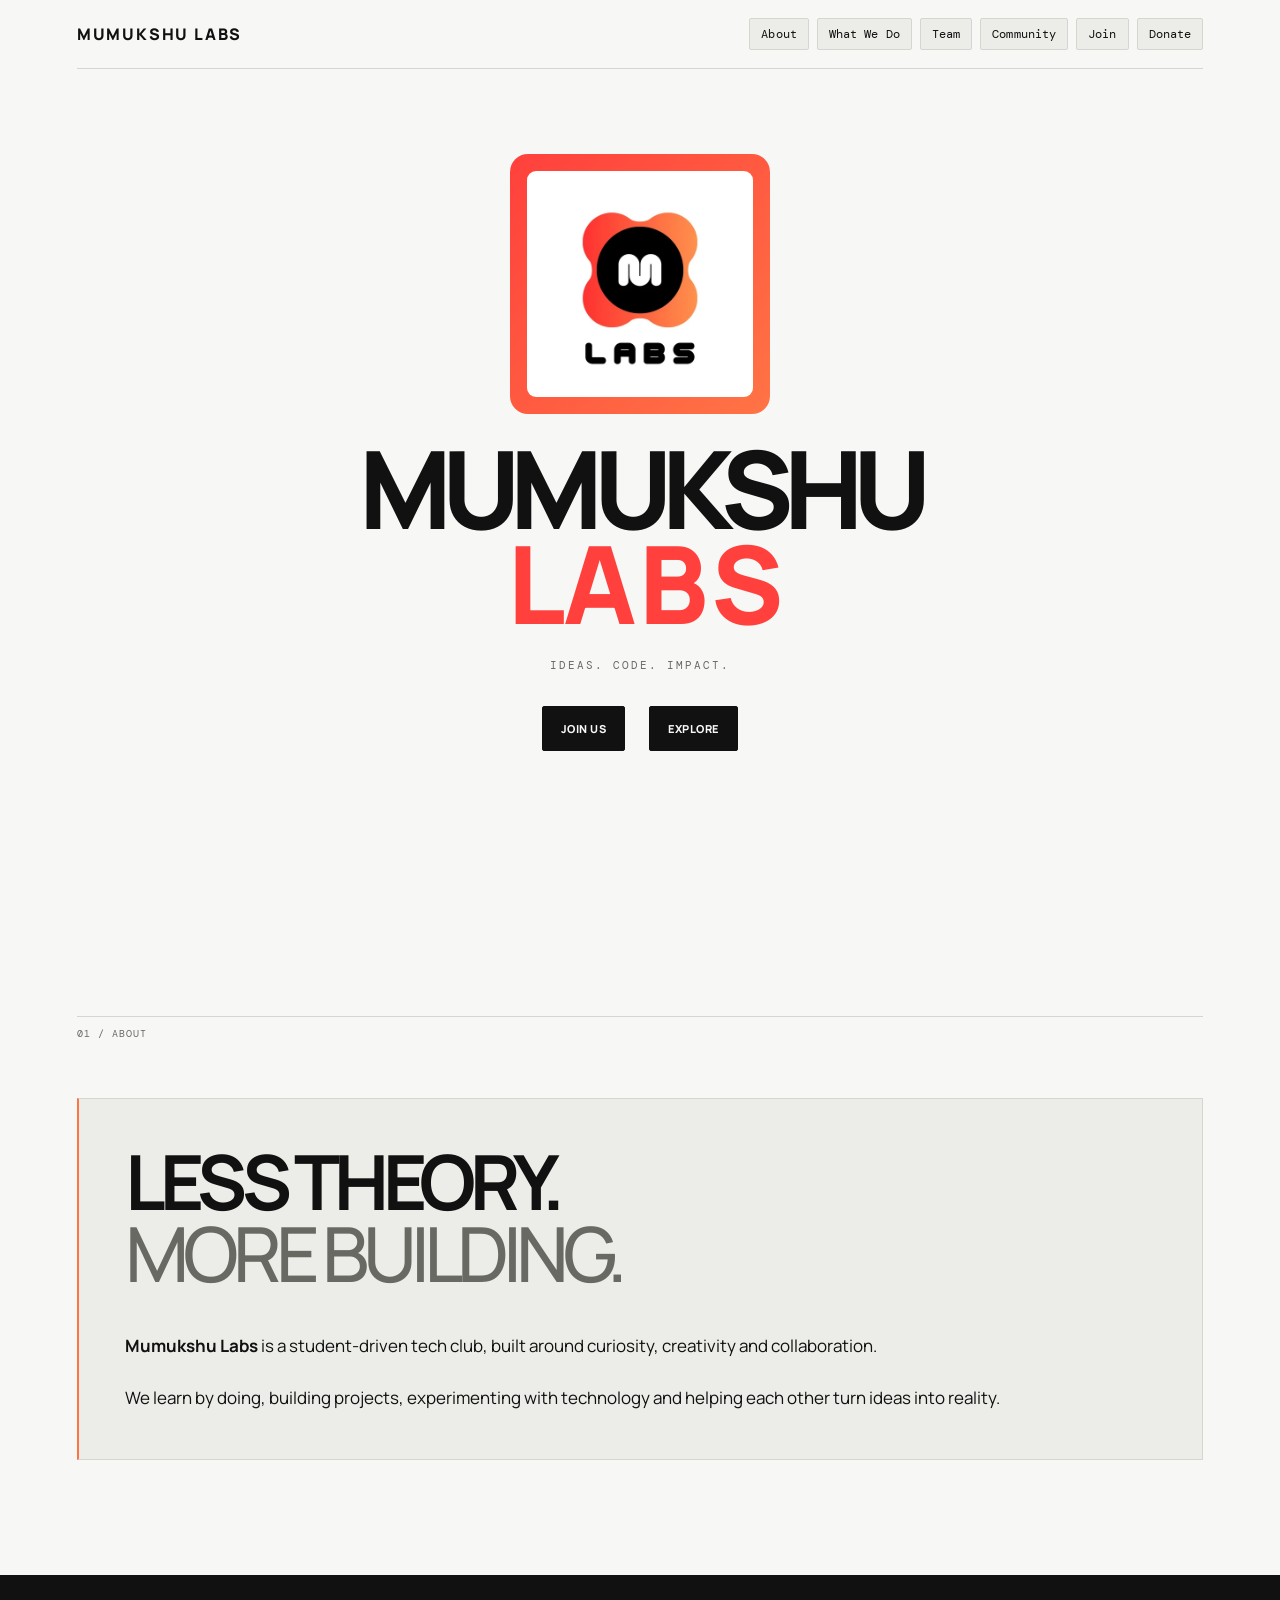
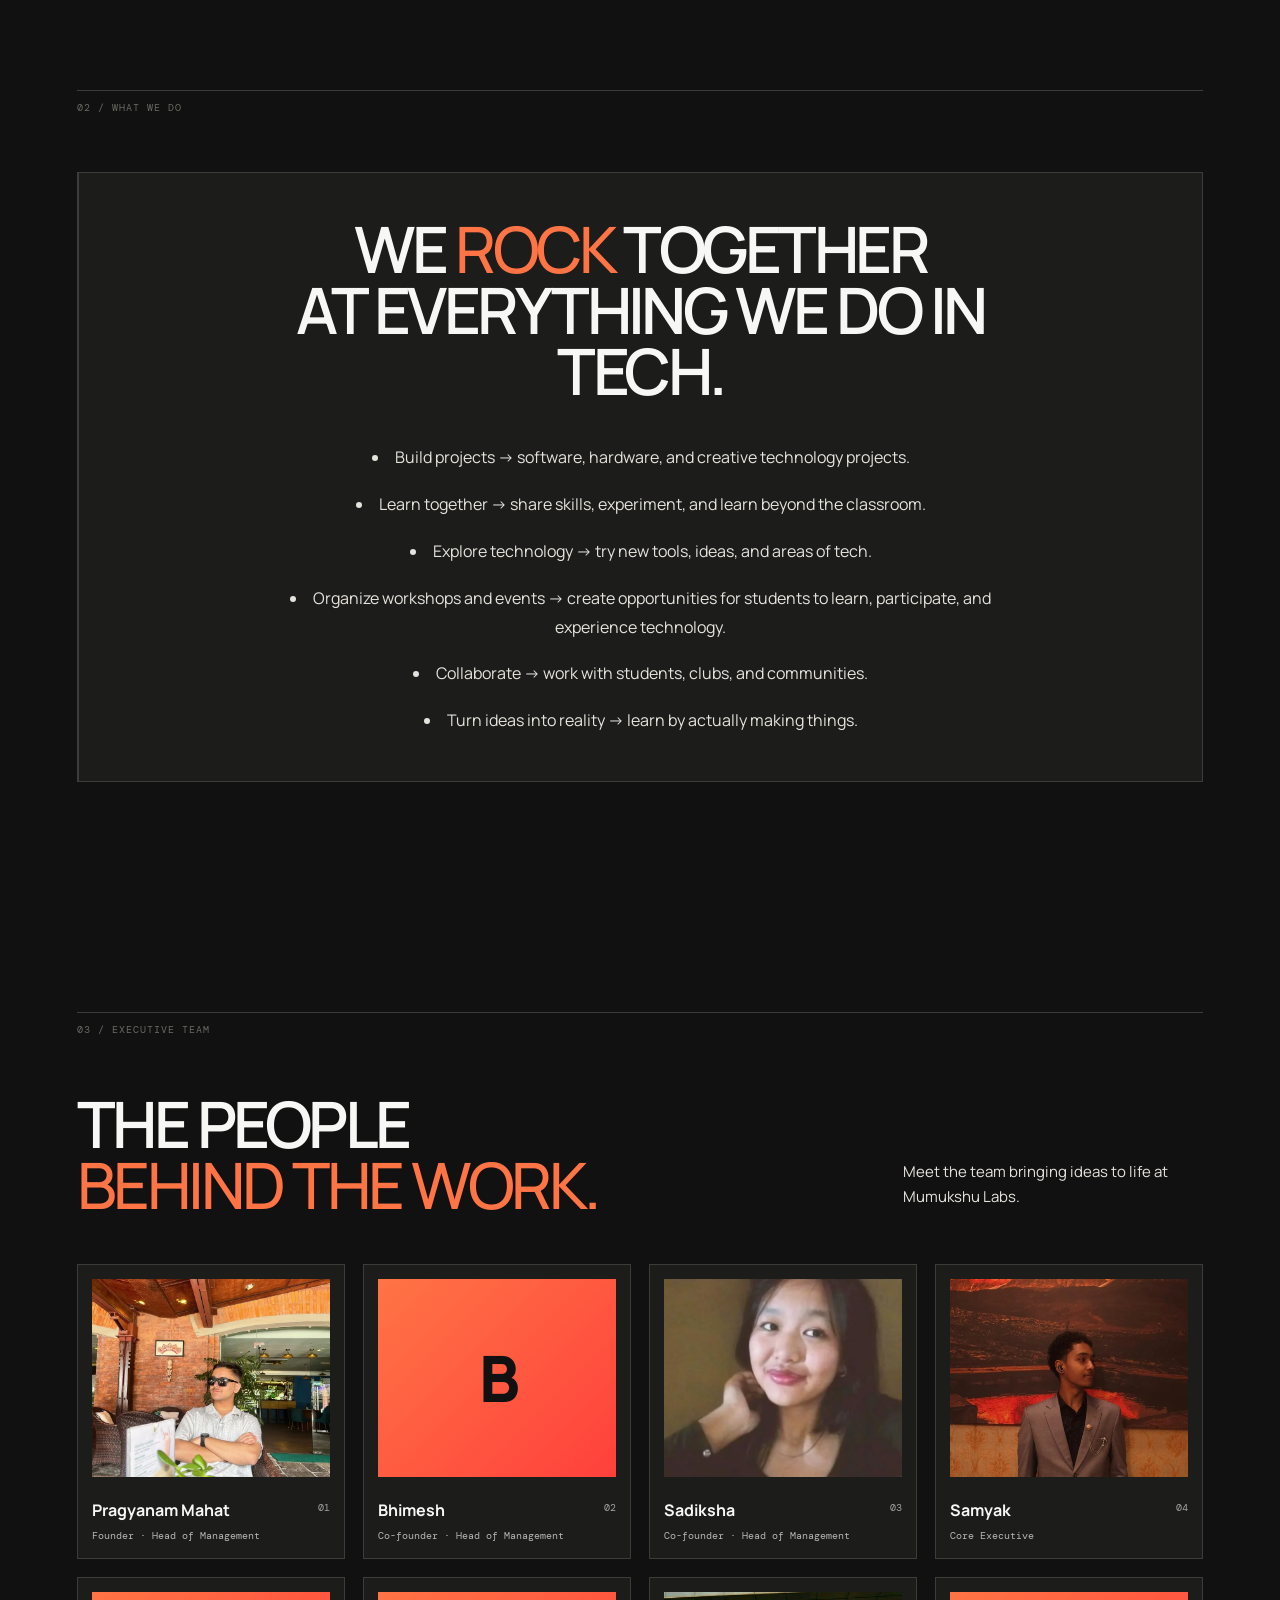
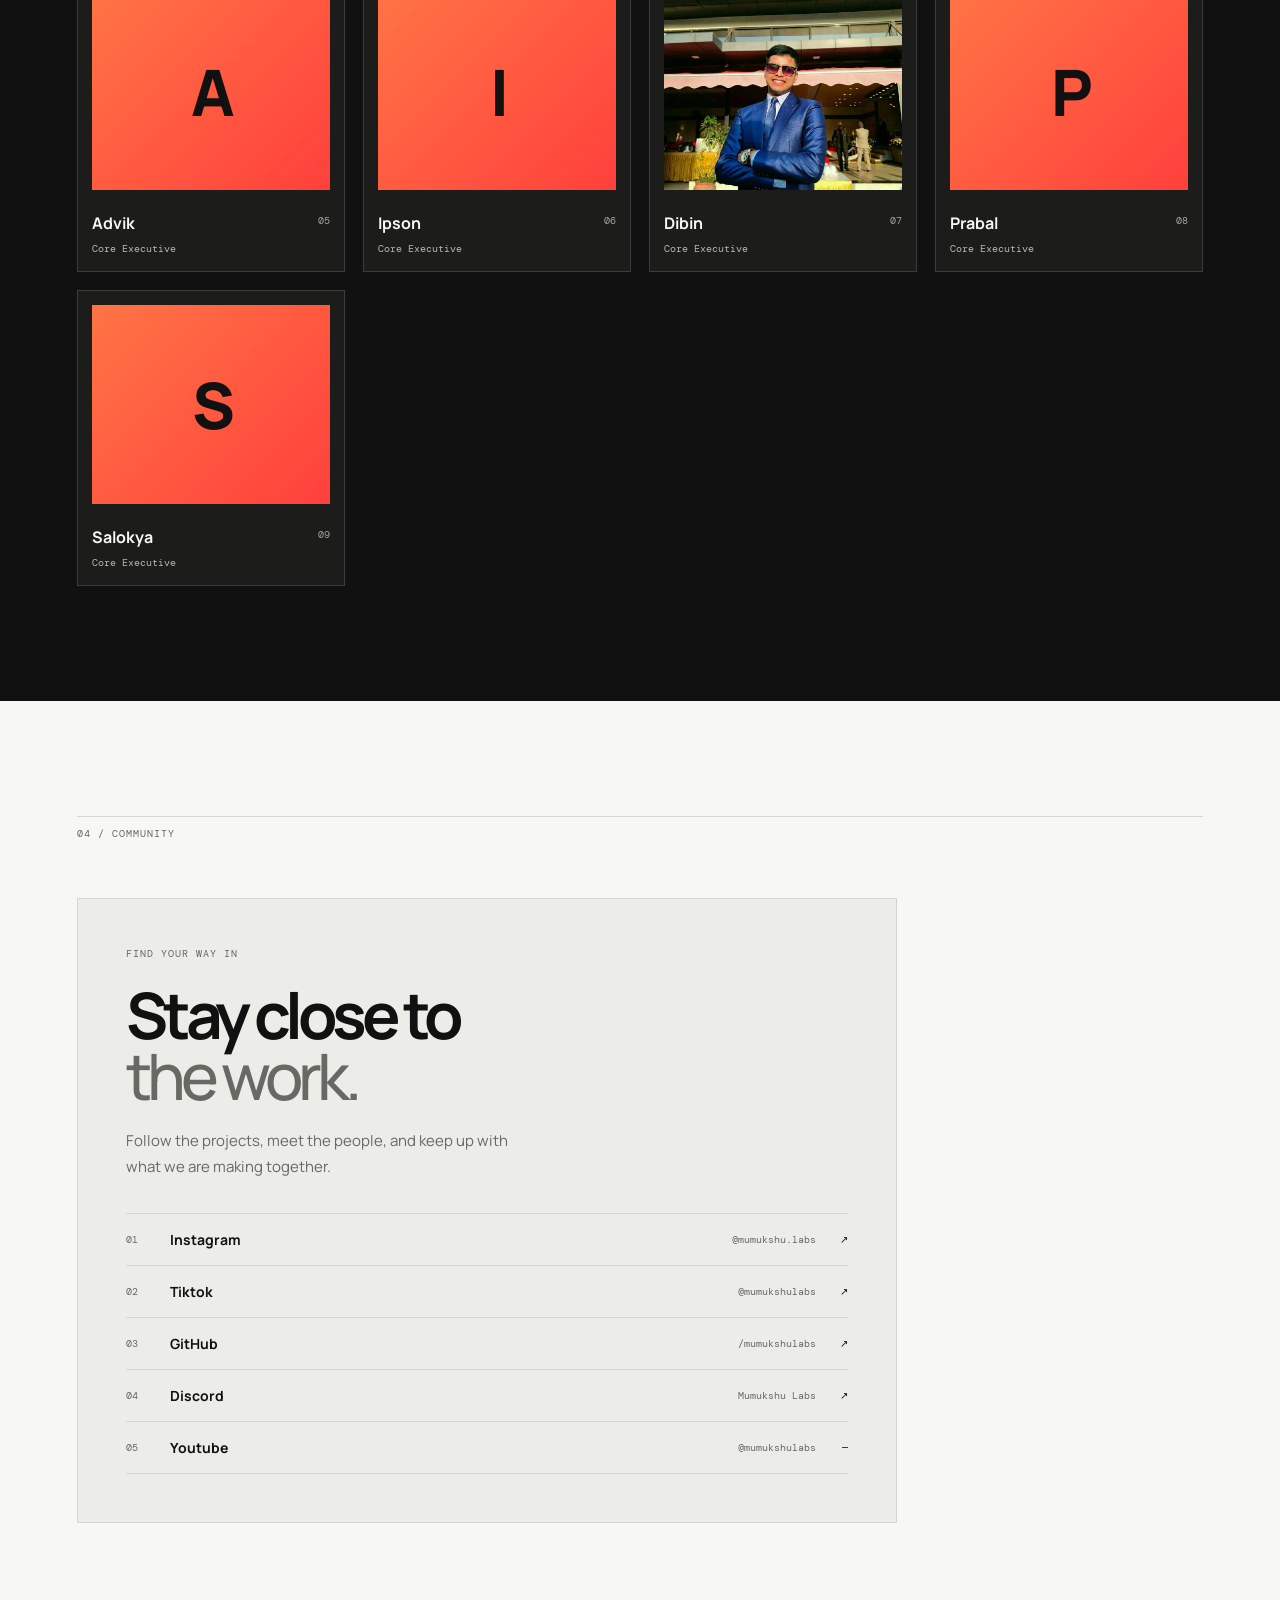
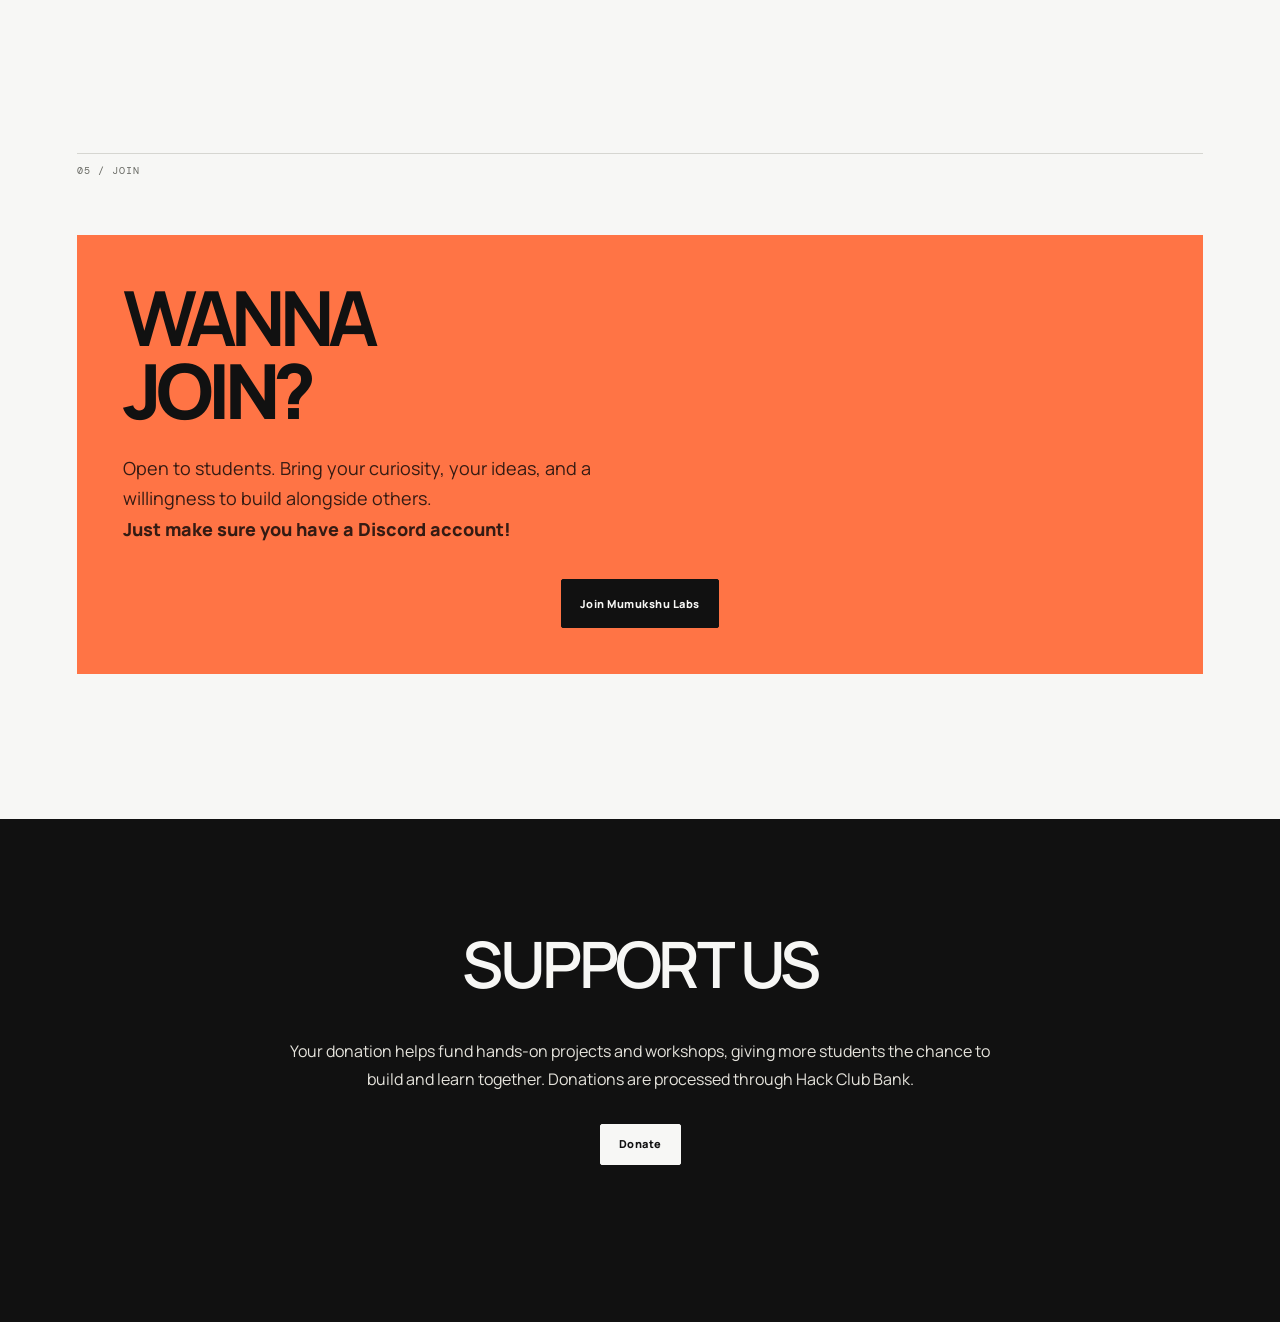
==== commit a0d5f28e: "Update 2.1" ====
--- a/index.html
+++ b/index.html
@@ -204,6 +204,8 @@
 
     <div class="social-panel">
       <div class="social-copy">
+
+        
         <p class="social-label">FIND YOUR WAY IN</p>
         <h2>Stay close to<br><strong>the work.</strong></h2>
         <p class="social-description">Follow the projects, meet the people, and keep up with what we are making together.</p>
@@ -215,24 +217,28 @@
             <span class="platform-handle">@mumukshu.labs</span>
             <span class="platform-arrow">↗</span>
           </a>
+
           <a href="https://www.tiktok.com/@mumukshulabs" target="_blank" rel="noopener noreferrer" class="platform-card">
             <span class="platform-index">02</span>
             <span class="platform-name">Tiktok</span>
             <span class="platform-handle">@mumukshulabs</span>
             <span class="platform-arrow">↗</span>
           </a>
+
           <a href="https://github.com/mumukshulabs" target="_blank" rel="noopener noreferrer" class="platform-card">
             <span class="platform-index">03</span>
             <span class="platform-name">GitHub</span>
             <span class="platform-handle">/mumukshulabs</span>
             <span class="platform-arrow">↗</span>
           </a>
+
           <a href = " https://discord.gg/P5GvdHJGg3" target="_blank" rel="noopener noreferrer" class="platform-card">
             <span class="platform-index">04</span>
             <span class="platform-name">Discord</span>
             <span class="platform-handle">Mumukshu Labs</span>
             <span class="platform-arrow">↗</span>
           </a>
+
           <a href = "https://www.youtube.com/@mumukshulabs" target="_blank" rel="noopener noreferrer" class="platform-card">
             <span class="platform-index">05</span>
             <span class="platform-name">Youtube</span>
